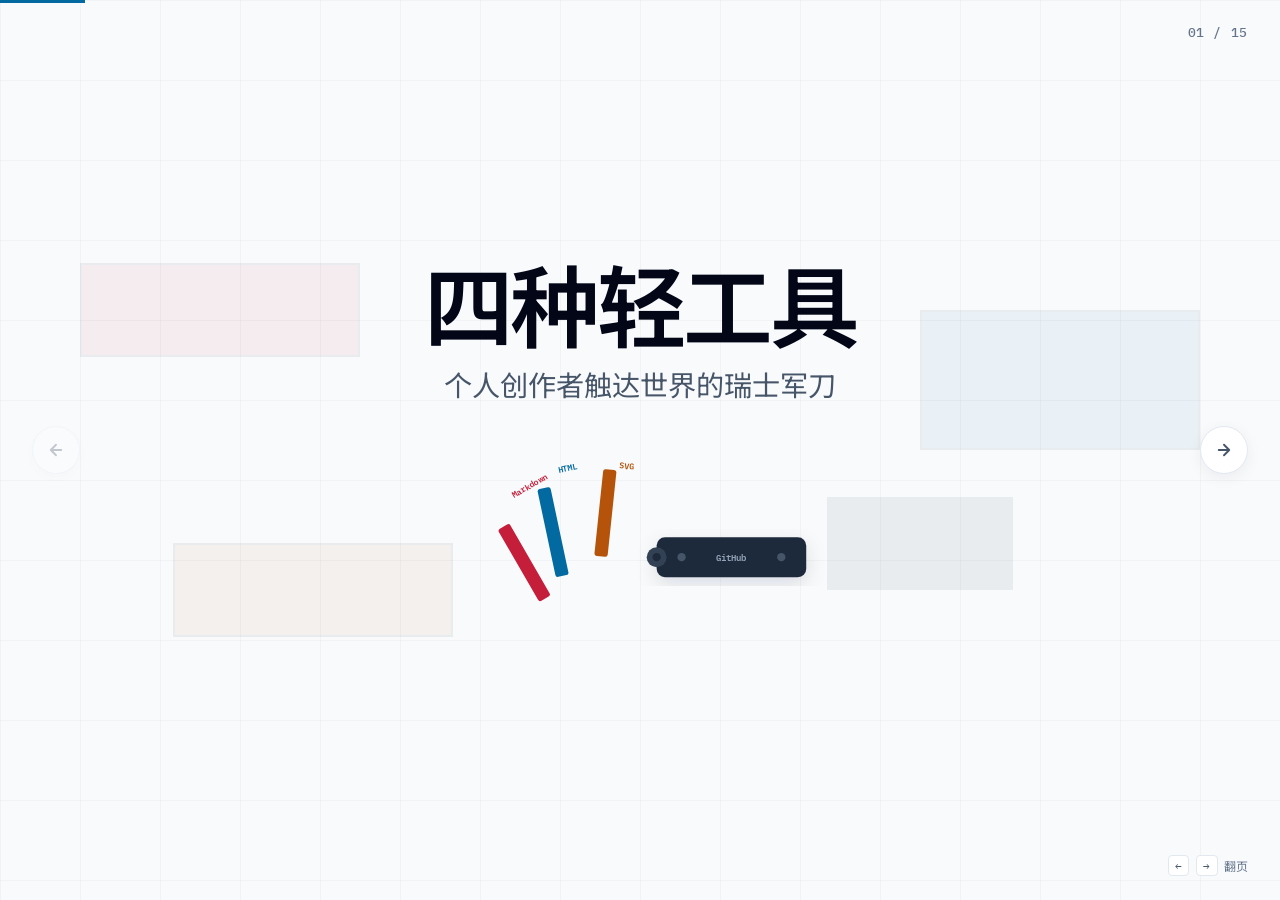
==== index.html @ 6f46b444 "v5: 合并第3+4页为时间轴、HTML/SVG源码多彩高亮、第8页丰富化、15页版本" ====
<!DOCTYPE html>
<html lang="zh-CN">
<head>
  <meta charset="UTF-8" />
  <meta name="viewport" content="width=device-width, initial-scale=1.0" />
  <title>四种轻工具，个人创作者触达世界的瑞士军刀</title>
  <link rel="preconnect" href="https://fonts.googleapis.com" />
  <link rel="preconnect" href="https://fonts.gstatic.com" crossorigin />
  <link href="https://fonts.googleapis.com/css2?family=IBM+Plex+Sans:wght@300;400;500;600;700&family=IBM+Plex+Mono:wght@400;500;600&family=Noto+Sans+SC:wght@300;400;500;700&display=swap" rel="stylesheet" />
  <link rel="stylesheet" href="styles.css" />
</head>
<body>
  <div class="progress-bar" id="progressBar"></div>
  <div class="page-counter" id="pageCounter">01 / 15</div>
  <div class="keyboard-hint"><kbd>←</kbd> <kbd>→</kbd> 翻页</div>

  <button class="nav-btn prev" id="prevBtn" aria-label="上一页">
    <svg viewBox="0 0 24 24" width="18" height="18" fill="none" stroke="currentColor" stroke-width="2.5" stroke-linecap="round" stroke-linejoin="round">
      <path d="M19 12H5M12 19l-7-7 7-7" />
    </svg>
  </button>
  <button class="nav-btn next" id="nextBtn" aria-label="下一页">
    <svg viewBox="0 0 24 24" width="18" height="18" fill="none" stroke="currentColor" stroke-width="2.5" stroke-linecap="round" stroke-linejoin="round">
      <path d="M5 12h14M12 5l7 7-7 7" />
    </svg>
  </button>

  <div class="slides" id="slides">
    <!-- 01 Cover -->
    <section class="slide slide-cover" data-index="0">
      <div class="slide-inner">
        <div class="mondrian-bg" aria-hidden="true">
          <div class="block red"></div>
          <div class="block blue"></div>
          <div class="block yellow"></div>
          <div class="block black"></div>
        </div>
        <div class="content-block">
          <h1 class="title">四种轻工具</h1>
          <p class="subtitle">个人创作者触达世界的瑞士军刀</p>
          <div class="knife-hero" aria-hidden="true">
            <svg viewBox="0 0 520 220" xmlns="http://www.w3.org/2000/svg">
              <defs>
                <filter id="shadow" x="-20%" y="-20%" width="140%" height="140%">
                  <feDropShadow dx="0" dy="8" stdDeviation="12" flood-color="#0f172a" flood-opacity="0.12" />
                </filter>
              </defs>
              <!-- 刀柄：GitHub -->
              <rect x="280" y="105" width="180" height="48" rx="10" fill="#1e293b" filter="url(#shadow)" />
              <circle cx="310" cy="129" r="5" fill="#475569" />
              <circle cx="430" cy="129" r="5" fill="#475569" />
              <text x="370" y="134" text-anchor="middle" font-family="IBM Plex Mono, monospace" font-size="11" font-weight="600" fill="#94a3b8">GitHub</text>
              <!-- 刀刃转轴 -->
              <circle cx="280" cy="129" r="12" fill="#334155" />
              <circle cx="280" cy="129" r="5" fill="#1e293b" />
              <!-- 刀刃1：Markdown（展开） -->
              <rect x="120" y="45" width="16" height="100" rx="3" fill="#c41e3a" transform="rotate(-30 200 129)" />
              <text x="108" y="58" font-family="IBM Plex Mono, monospace" font-size="10" font-weight="600" fill="#c41e3a" transform="rotate(-30 108 58)">Markdown</text>
              <!-- 刀刃2：HTML（展开） -->
              <rect x="155" y="32" width="16" height="108" rx="3" fill="#0369a1" transform="rotate(-12 220 129)" />
              <text x="162" y="28" font-family="IBM Plex Mono, monospace" font-size="10" font-weight="600" fill="#0369a1" transform="rotate(-12 162 28)">HTML</text>
              <!-- 刀刃3：SVG（展开） -->
              <rect x="205" y="28" width="16" height="105" rx="3" fill="#b45309" transform="rotate(6 260 129)" />
              <text x="235" y="22" font-family="IBM Plex Mono, monospace" font-size="10" font-weight="600" fill="#b45309" transform="rotate(6 235 22)">SVG</text>
            </svg>
          </div>
        </div>
      </div>
    </section>

    <!-- 02 Problem -->
    <section class="slide slide-problem" data-index="1">
      <div class="slide-inner split">
        <div class="text-col">
          <p class="eyebrow">创作者困境</p>
          <h2>你的好内容，为什么没人看？</h2>
          <p>写了三千字的方案发到群里，没人打开</p>
          <p>做了精美PPT，对方说「能不能发个链接我手机看」</p>
          <p class="lead">不是内容不好——是包装太重，传播太难</p>
        </div>
        <div class="visual-col">
          <svg viewBox="0 0 420 320" xmlns="http://www.w3.org/2000/svg">
            <!-- 左侧：文件被忽略的场景 -->
            <rect x="30" y="50" width="150" height="180" rx="6" fill="#f8fafc" stroke="#cbd5e1" stroke-width="1.5" />
            <rect x="50" y="75" width="100" height="7" rx="1" fill="#cbd5e1" />
            <rect x="50" y="92" width="110" height="5" rx="1" fill="#e2e8f0" />
            <rect x="50" y="104" width="90" height="5" rx="1" fill="#e2e8f0" />
            <rect x="50" y="120" width="100" height="7" rx="1" fill="#cbd5e1" />
            <rect x="50" y="137" width="110" height="5" rx="1" fill="#e2e8f0" />
            <rect x="50" y="149" width="80" height="5" rx="1" fill="#e2e8f0" />
            <!-- “未读”标记 -->
            <rect x="55" y="175" width="50" height="20" rx="10" fill="#fee2e2" />
            <text x="80" y="189" text-anchor="middle" font-size="8" font-weight="600" fill="#dc2626">未打开</text>
            <text x="105" y="260" text-anchor="middle" font-size="11" fill="#94a3b8">发到群里的 PDF</text>
            <!-- 右侧：手机浏览器被打开的场景 -->
            <rect x="250" y="40" width="130" height="220" rx="16" fill="#0f172a" />
            <rect x="256" y="56" width="118" height="190" rx="4" fill="#fff" />
            <rect x="265" y="68" width="100" height="8" rx="1" fill="#0f172a" />
            <rect x="265" y="84" width="80" height="5" rx="1" fill="#64748b" />
            <rect x="265" y="100" width="100" height="40" rx="4" fill="#dbeafe" />
            <text x="315" y="124" text-anchor="middle" font-size="8" fill="#3b82f6">作品展示</text>
            <rect x="265" y="150" width="100" height="22" rx="6" fill="#c41e3a" />
            <text x="315" y="165" text-anchor="middle" font-size="8" font-weight="600" fill="#fff">立即查看</text>
            <rect x="265" y="182" width="100" height="5" rx="1" fill="#64748b" />
            <rect x="265" y="194" width="80" height="5" rx="1" fill="#94a3b8" />
            <!-- “已读”标记 -->
            <rect x="280" y="215" width="60" height="20" rx="10" fill="#dcfce7" />
            <text x="310" y="229" text-anchor="middle" font-size="8" font-weight="600" fill="#16a34a">3秒打开</text>
            <text x="315" y="280" text-anchor="middle" font-size="11" font-weight="600" fill="#c41e3a">发到群里的网址</text>
            <!-- 中间箭头 -->
            <path d="M188 150 L240 150" stroke="#c41e3a" stroke-width="2" stroke-dasharray="6 4" />
            <polygon points="235,146 245,150 235,154" fill="#c41e3a" />
          </svg>
        </div>
      </div>
    </section>

    <!-- 03 瑞士军刀 + 时间线 -->
    <section class="slide" data-index="2">
      <div class="slide-inner centered">
        <p class="eyebrow">今天的工具</p>
        <h2>三片刃 + 一个刀柄</h2>
        <!-- SVG折线时间轴 -->
        <svg viewBox="0 0 800 280" xmlns="http://www.w3.org/2000/svg" style="width:100%;max-width:850px;margin-top:2rem;">
          <!-- 折线路径 -->
          <polyline points="100,180 280,120 500,80 700,40" fill="none" stroke="url(#timeline-grad)" stroke-width="3" stroke-linecap="round" stroke-linejoin="round" />
          <defs>
            <linearGradient id="timeline-grad" x1="0" y1="0" x2="1" y2="0">
              <stop offset="0%" stop-color="#0369a1" />
              <stop offset="35%" stop-color="#b45309" />
              <stop offset="65%" stop-color="#c41e3a" />
              <stop offset="100%" stop-color="#1e293b" />
            </linearGradient>
          </defs>
          <!-- 节点1: 1993 HTML -->
          <circle cx="100" cy="180" r="10" fill="#0369a1" />
          <circle cx="100" cy="180" r="5" fill="#fff" />
          <text x="100" y="210" text-anchor="middle" font-family="IBM Plex Mono, monospace" font-size="22" font-weight="700" fill="#0369a1">1993</text>
          <text x="100" y="232" text-anchor="middle" font-size="14" font-weight="600" fill="#0f172a">HTML</text>
          <text x="100" y="250" text-anchor="middle" font-size="11" fill="#64748b">网页的底层语言</text>
          <!-- 节点2: 2001 SVG -->
          <circle cx="280" cy="120" r="10" fill="#b45309" />
          <circle cx="280" cy="120" r="5" fill="#fff" />
          <text x="280" y="150" text-anchor="middle" font-family="IBM Plex Mono, monospace" font-size="22" font-weight="700" fill="#b45309">2001</text>
          <text x="280" y="172" text-anchor="middle" font-size="14" font-weight="600" fill="#0f172a">SVG</text>
          <text x="280" y="190" text-anchor="middle" font-size="11" fill="#64748b">放多大都不糊的图</text>
          <!-- 节点3: 2004 Markdown -->
          <circle cx="500" cy="80" r="10" fill="#c41e3a" />
          <circle cx="500" cy="80" r="5" fill="#fff" />
          <text x="500" y="110" text-anchor="middle" font-family="IBM Plex Mono, monospace" font-size="22" font-weight="700" fill="#c41e3a">2004</text>
          <text x="500" y="132" text-anchor="middle" font-size="14" font-weight="600" fill="#0f172a">Markdown</text>
          <text x="500" y="150" text-anchor="middle" font-size="11" fill="#64748b">结构化的写作方式</text>
          <!-- 节点4: 2008 GitHub -->
          <circle cx="700" cy="40" r="10" fill="#1e293b" />
          <circle cx="700" cy="40" r="5" fill="#fff" />
          <text x="700" y="70" text-anchor="middle" font-family="IBM Plex Mono, monospace" font-size="22" font-weight="700" fill="#1e293b">2008</text>
          <text x="700" y="92" text-anchor="middle" font-size="14" font-weight="600" fill="#0f172a">GitHub</text>
          <text x="700" y="110" text-anchor="middle" font-size="11" fill="#64748b">全世界的代码仓库</text>
        </svg>
        <p class="section-lead" style="text-align:center;margin-top:2rem;">曾经程序员专属，今天被 AI 重新激活——你只需认识它们，然后让 AI 去执行</p>
      </div>
    </section>

    <!-- 05 Markdown Intro -->
    <section class="slide slide-tool" data-tool="markdown" data-index="3">
      <div class="slide-inner split">
        <div class="text-col">
          <div class="tool-tag" style="--tool-color: #c41e3a;">结构之刃 / Markdown</div>
          <h2>你和 AI 沟通的「普通话」</h2>
          <p>不是编程语言——是一种标记约定，像给文字贴标签</p>
          <p>用 # 表示标题，用 - 表示列表，用 ** 表示重点</p>
          <p>所有 AI 工具的提示词、文档、配置文件，都在用它</p>
          <p class="lead">学会 Markdown，就是学会了跟 AI 说话的语法</p>
        </div>
        <div class="visual-col">
          <svg viewBox="0 0 420 320" xmlns="http://www.w3.org/2000/svg">
            <!-- 仿编辑器的 Markdown 实际源码截图 -->
            <rect x="30" y="30" width="360" height="260" rx="10" fill="#1e293b" />
            <circle cx="55" cy="50" r="5" fill="#ef4444" />
            <circle cx="73" cy="50" r="5" fill="#f59e0b" />
            <circle cx="91" cy="50" r="5" fill="#22c55e" />
            <text x="200" y="54" text-anchor="middle" font-family="IBM Plex Mono, monospace" font-size="9" fill="#64748b">my-course.md</text>
            <!-- Markdown源码 -->
            <text x="50" y="85" font-family="IBM Plex Mono, monospace" font-size="11" fill="#c41e3a"># 我的商业计划</text>
            <text x="50" y="108" font-family="IBM Plex Mono, monospace" font-size="11" fill="#7dd3fc">## 目标客户</text>
            <text x="50" y="128" font-family="IBM Plex Mono, monospace" font-size="10" fill="#e2e8f0">- 25-35岁女性创业者</text>
            <text x="50" y="148" font-family="IBM Plex Mono, monospace" font-size="10" fill="#e2e8f0">- 有内容产出但**缺流量**</text>
            <text x="50" y="175" font-family="IBM Plex Mono, monospace" font-size="11" fill="#7dd3fc">## 解决方案</text>
            <text x="50" y="195" font-family="IBM Plex Mono, monospace" font-size="10" fill="#e2e8f0">1. 个人网站搭建</text>
            <text x="50" y="215" font-family="IBM Plex Mono, monospace" font-size="10" fill="#e2e8f0">2. SEO 基础优化</text>
            <text x="50" y="235" font-family="IBM Plex Mono, monospace" font-size="10" fill="#e2e8f0">3. 社群引流矩阵</text>
            <text x="50" y="262" font-family="IBM Plex Mono, monospace" font-size="10" fill="#a78bfa">> 先做出来，再慢慢改</text>
          </svg>
        </div>
      </div>
    </section>

    <!-- 06 Markdown Source -->
    <section class="slide slide-comparison" data-index="4">
      <div class="slide-inner">
        <div class="section-header centered">
          <div class="tool-tag" style="--tool-color: #c41e3a;">结构之刃 / Markdown</div>
          <h2>左边写几个符号，右边变成排版</h2>
          <p class="section-lead">你写的不是代码，是带格式的笔记——AI 和所有工具都认识这些符号</p>
        </div>
        <div class="comparison">
          <div class="panel source">
            <div class="panel-header">
              <span class="panel-label">源码</span>
            </div>
            <pre><code># 我的 AI 摄影课

## 你能获得什么
- **3天**掌握手机摄影 + AI 修图全流程
- 零基础可学，每天只需 30 分钟

## 课程大纲
1. 手机構图与光线
2. AI 一键修图实战
3. 朋友圈视觉体系搭建

## 往期学员评价
> “终于知道怎么拍出好看的产品图了！”

[→ 立即报名](https://example.com)</code></pre>
          </div>
          <div class="panel preview">
            <div class="panel-header">
              <span class="panel-label">渲染</span>
            </div>
            <div class="preview-body">
              <h4 style="font-size:1.1rem;margin-bottom:0.6rem;">我的 AI 摄影课</h4>
              <h5 style="font-size:0.85rem;color:var(--text);margin:0.5rem 0 0.25rem;">你能获得什么</h5>
              <ul style="margin:0 0 0.4rem;padding-left:1.1rem;">
                <li style="font-size:0.8rem;line-height:1.5;"><strong>3天</strong>掌握手机摄影 + AI 修图全流程</li>
                <li style="font-size:0.8rem;line-height:1.5;">零基础可学，每天只需 30 分钟</li>
              </ul>
              <h5 style="font-size:0.85rem;color:var(--text);margin:0.5rem 0 0.25rem;">课程大纲</h5>
              <ol style="margin:0 0 0.4rem;padding-left:1.25rem;">
                <li style="font-size:0.8rem;line-height:1.5;">手机構图与光线</li>
                <li style="font-size:0.8rem;line-height:1.5;">AI 一键修图实战</li>
                <li style="font-size:0.8rem;line-height:1.5;">朋友圈视觉体系搭建</li>
              </ol>
              <blockquote style="margin:0.5rem 0;padding:0.4rem 0.8rem;border-left:3px solid var(--cta);font-size:0.75rem;color:var(--text-secondary);font-style:italic;">“终于知道怎么拍出好看的产品图了！”</blockquote>
              <a href="#" style="display:inline-block;margin-top:0.5rem;padding:0.4rem 1rem;background:var(--cta);color:#fff;border-radius:6px;font-size:0.8rem;font-weight:600;text-decoration:none;">→ 立即报名</a>
            </div>
          </div>
        </div>
      </div>
    </section>

    <!-- 07 Markdown AI Native -->
    <section class="slide slide-tool" data-tool="markdown" data-index="5">
      <div class="slide-inner">
        <div class="section-header centered">
          <div class="tool-tag" style="--tool-color: #c41e3a;">结构之刃 / Markdown</div>
          <h2>为什么所有 AI 都在用 Markdown？</h2>
        </div>
        <div style="display:grid;grid-template-columns:1fr 1fr;gap:1.5rem;margin-top:2rem;max-width:900px;margin-left:auto;margin-right:auto;">
          <!-- 左上：AI回复示例 -->
          <div style="background:#1e293b;border-radius:10px;padding:1rem;">
            <div style="display:flex;align-items:center;gap:0.5rem;margin-bottom:0.6rem;">
              <span style="font-size:0.7rem;color:#94a3b8;font-family:var(--mono);">ChatGPT 回复</span>
            </div>
            <div style="font-family:var(--mono);font-size:0.7rem;line-height:1.6;color:#e2e8f0;">
              <span style="color:#c41e3a;"># 商业计划书</span><br/>
              <span style="color:#7dd3fc;">## 目标客户</span><br/>
              <span>- 25-35岁女性创业者</span><br/>
              <span style="color:#7dd3fc;">## 解决方案</span><br/>
              <span>1. 个人网站搭建</span><br/>
              <span>2. SEO 基础优化</span>
            </div>
            <p style="font-size:0.65rem;color:#64748b;margin-top:0.5rem;">AI 说话天然就是 Markdown</p>
          </div>
          <!-- 右上：Skill配置文件示例 -->
          <div style="background:#1e293b;border-radius:10px;padding:1rem;">
            <div style="display:flex;align-items:center;gap:0.5rem;margin-bottom:0.6rem;">
              <span style="font-size:0.7rem;color:#94a3b8;font-family:var(--mono);">SKILL.md</span>
            </div>
            <div style="font-family:var(--mono);font-size:0.7rem;line-height:1.6;color:#e2e8f0;">
              <span style="color:#c41e3a;">---</span><br/>
              <span style="color:#7dd3fc;">name:</span> idea-to-github-page<br/>
              <span style="color:#c41e3a;">---</span><br/>
              <span style="color:#c41e3a;"># 使用步骤</span><br/>
              <span>1. Fork 项目</span><br/>
              <span>2. 描述你的想法</span><br/>
              <span>3. 自动部署</span>
            </div>
            <p style="font-size:0.65rem;color:#64748b;margin-top:0.5rem;">AI 工具的配置文件也是 Markdown</p>
          </div>
          <!-- 左下：提示词示例 -->
          <div style="background:#1e293b;border-radius:10px;padding:1rem;">
            <div style="display:flex;align-items:center;gap:0.5rem;margin-bottom:0.6rem;">
              <span style="font-size:0.7rem;color:#94a3b8;font-family:var(--mono);">system.md 提示词</span>
            </div>
            <div style="font-family:var(--mono);font-size:0.7rem;line-height:1.6;color:#e2e8f0;">
              <span style="color:#c41e3a;"># 角色</span><br/>
              <span>你是一个营销文案专家</span><br/>
              <span style="color:#c41e3a;"># 规则</span><br/>
              <span>- 用口语化表达</span><br/>
              <span>- **重点**加粗标注</span><br/>
              <span>- 每段不超过3句</span>
            </div>
            <p style="font-size:0.65rem;color:#64748b;margin-top:0.5rem;">指挥 AI 的提示词也是 Markdown</p>
          </div>
          <!-- 右下：输出格式 -->
          <div style="background:#f8fafc;border:1px solid #e2e8f0;border-radius:10px;padding:1rem;">
            <div style="font-size:0.75rem;font-weight:600;color:var(--text);margin-bottom:0.6rem;">写一次，到处能用</div>
            <div style="display:flex;flex-direction:column;gap:0.4rem;">
              <span style="font-size:0.7rem;color:var(--text-secondary);">→ 渲染成网页</span>
              <span style="font-size:0.7rem;color:var(--text-secondary);">→ 导出成 PDF</span>
              <span style="font-size:0.7rem;color:var(--text-secondary);">→ 发到公众号</span>
              <span style="font-size:0.7rem;color:var(--text-secondary);">→ 做成幻灯片（就像这个）</span>
            </div>
            <p style="font-size:0.65rem;color:#64748b;margin-top:0.5rem;">同一份内容，不用重新排版</p>
          </div>
        </div>
      </div>
    </section>

    <!-- 08 HTML Source -->
    <section class="slide slide-comparison" data-index="6">
      <div class="slide-inner">
        <div class="section-header centered">
          <div class="tool-tag" style="--tool-color: #0369a1;">呈现之刃 / HTML</div>
          <h2>HTML：给内容穿上衣服</h2>
          <p class="section-lead">Markdown 是骨架，HTML 是皮肤——文字变成网页的关键一步</p>
        </div>
        <div class="comparison">
          <div class="panel source" style="background:#fafafa;border-color:#e2e8f0;color:#1e293b;">
            <div class="panel-header" style="background:#f1f5f9;border-color:#e2e8f0;">
              <span class="panel-label" style="color:#64748b;">源码</span>
            </div>
            <pre style="color:#1e293b;"><code><span style="color:#8b2252;">&lt;div</span> <span style="color:#0550ae;">class=</span><span style="color:#953800;">"hero"</span><span style="color:#8b2252;">&gt;</span>
  <span style="color:#8b2252;">&lt;h1&gt;</span>用 AI 拍出爵士感照片<span style="color:#8b2252;">&lt;/h1&gt;</span>
  <span style="color:#8b2252;">&lt;p&gt;</span>3天小白变达人<span style="color:#8b2252;">&lt;/p&gt;</span>
  <span style="color:#8b2252;">&lt;img</span> <span style="color:#0550ae;">src=</span><span style="color:#953800;">"demo.jpg"</span><span style="color:#8b2252;">&gt;</span>
<span style="color:#8b2252;">&lt;/div&gt;</span>

<span style="color:#8b2252;">&lt;div</span> <span style="color:#0550ae;">class=</span><span style="color:#953800;">"features"</span><span style="color:#8b2252;">&gt;</span>
  <span style="color:#8b2252;">&lt;div</span> <span style="color:#0550ae;">class=</span><span style="color:#953800;">"card"</span><span style="color:#8b2252;">&gt;</span>手机就能拍<span style="color:#8b2252;">&lt;/div&gt;</span>
  <span style="color:#8b2252;">&lt;div</span> <span style="color:#0550ae;">class=</span><span style="color:#953800;">"card"</span><span style="color:#8b2252;">&gt;</span>AI一键修<span style="color:#8b2252;">&lt;/div&gt;</span>
  <span style="color:#8b2252;">&lt;div</span> <span style="color:#0550ae;">class=</span><span style="color:#953800;">"card"</span><span style="color:#8b2252;">&gt;</span>零成本<span style="color:#8b2252;">&lt;/div&gt;</span>
<span style="color:#8b2252;">&lt;/div&gt;</span>

<span style="color:#8b2252;">&lt;button</span> <span style="color:#0550ae;">class=</span><span style="color:#953800;">"cta"</span><span style="color:#8b2252;">&gt;</span>
  立即加入 ¥199
<span style="color:#8b2252;">&lt;/button&gt;</span></code></pre>
          </div>
          <div class="panel preview">
            <div class="panel-header">
              <span class="panel-label">渲染</span>
            </div>
            <div class="preview-body html-preview">
              <div style="background:linear-gradient(135deg,#0f172a 0%,#1e3a5f 100%);border-radius:8px;padding:1rem;margin-bottom:0.75rem;text-align:center;">
                <h1 style="font-size:1rem;margin-bottom:0.3rem;color:#fff;font-weight:700;">用 AI 拍出爵士感照片</h1>
                <p style="margin:0 0 0.5rem;color:#94a3b8;font-size:0.75rem;">3天小白变达人</p>
                <div style="width:100%;height:45px;background:rgba(255,255,255,0.1);border-radius:4px;display:flex;align-items:center;justify-content:center;color:#64748b;font-size:0.7rem;">📷 作品展示图</div>
              </div>
              <div style="display:grid;grid-template-columns:1fr 1fr 1fr;gap:0.4rem;margin-bottom:0.75rem;">
                <div style="background:#f0fdf4;border-radius:6px;padding:0.4rem;text-align:center;font-size:0.65rem;">📱 手机就能拍</div>
                <div style="background:#eff6ff;border-radius:6px;padding:0.4rem;text-align:center;font-size:0.65rem;">🤖 AI一键修</div>
                <div style="background:#fefce8;border-radius:6px;padding:0.4rem;text-align:center;font-size:0.65rem;">💰 零成本</div>
              </div>
              <button style="width:100%;padding:0.6rem;background:linear-gradient(135deg,#c41e3a,#e11d48);color:#fff;border:none;border-radius:8px;font-size:0.8rem;font-weight:700;cursor:pointer;letter-spacing:0.05em;">立即加入 ¥199</button>
            </div>
          </div>
        </div>
      </div>
    </section>

    <!-- 09 HTML Rich Media -->
    <section class="slide slide-html-media" data-index="7">
      <div class="slide-inner">
        <div class="section-header centered">
          <div class="tool-tag" style="--tool-color: #0369a1;">呈现之刃 / HTML</div>
          <h2>一个网页能装下所有东西</h2>
          <p class="section-lead">你想展示的一切，都能塞进一个链接里</p>
        </div>
        <!-- 左右分栏：左边能力列表 + 右边仿网页 -->
        <div style="display:grid;grid-template-columns:1fr 1.4fr;gap:2rem;margin-top:1.5rem;align-items:start;">
          <!-- 左侧：HTML能承载的内容类型 -->
          <div style="display:flex;flex-direction:column;gap:0.7rem;">
            <div style="display:flex;align-items:center;gap:0.7rem;padding:0.7rem 1rem;background:#eff6ff;border-radius:8px;border-left:3px solid #3b82f6;">
              <span style="font-size:1.2rem;">T</span>
              <div><span style="font-size:0.8rem;font-weight:600;display:block;">文字排版</span><span style="font-size:0.65rem;color:var(--text-muted);">标题、段落、列表、引用</span></div>
            </div>
            <div style="display:flex;align-items:center;gap:0.7rem;padding:0.7rem 1rem;background:#f0fdf4;border-radius:8px;border-left:3px solid #22c55e;">
              <span style="font-size:1.2rem;">&#9638;</span>
              <div><span style="font-size:0.8rem;font-weight:600;display:block;">图片与配色</span><span style="font-size:0.65rem;color:var(--text-muted);">产品图、Banner、品牌色</span></div>
            </div>
            <div style="display:flex;align-items:center;gap:0.7rem;padding:0.7rem 1rem;background:#fef3c7;border-radius:8px;border-left:3px solid #f59e0b;">
              <span style="font-size:1.2rem;">&#9654;</span>
              <div><span style="font-size:0.8rem;font-weight:600;display:block;">视频嵌入</span><span style="font-size:0.65rem;color:var(--text-muted);">YouTube / B站 / 自托管</span></div>
            </div>
            <div style="display:flex;align-items:center;gap:0.7rem;padding:0.7rem 1rem;background:#fce7f3;border-radius:8px;border-left:3px solid #ec4899;">
              <span style="font-size:1.2rem;">&#9998;</span>
              <div><span style="font-size:0.8rem;font-weight:600;display:block;">表单交互</span><span style="font-size:0.65rem;color:var(--text-muted);">报名、预约、问卷收集</span></div>
            </div>
            <div style="display:flex;align-items:center;gap:0.7rem;padding:0.7rem 1rem;background:#f5f3ff;border-radius:8px;border-left:3px solid #8b5cf6;">
              <span style="font-size:1.2rem;">&#9775;</span>
              <div><span style="font-size:0.8rem;font-weight:600;display:block;">动画与特效</span><span style="font-size:0.65rem;color:var(--text-muted);">滚动渐入、悬停放大、计数器</span></div>
            </div>
          </div>
          <!-- 右侧：仿真网页预览 -->
          <div class="browser-mockup large">
            <div class="browser-header">
              <span></span><span></span><span></span>
              <div class="browser-url">my-course.github.io</div>
            </div>
            <div class="browser-body" style="padding:0;overflow:hidden;">
              <!-- Hero区 -->
              <div style="background:linear-gradient(135deg,#1e3a5f,#0f172a);padding:1rem 1.2rem;text-align:center;">
                <p style="font-size:0.6rem;color:#94a3b8;margin:0 0 0.2rem;">AI 摄影实战课</p>
                <h4 style="font-size:0.95rem;color:#fff;margin:0 0 0.4rem;">3天拍出爵士感照片</h4>
                <!-- 仿图片区 -->
                <div style="display:flex;gap:0.3rem;justify-content:center;">
                  <div style="width:60px;height:40px;border-radius:4px;background:linear-gradient(135deg,#f97316,#f59e0b);"></div>
                  <div style="width:60px;height:40px;border-radius:4px;background:linear-gradient(135deg,#06b6d4,#3b82f6);"></div>
                  <div style="width:60px;height:40px;border-radius:4px;background:linear-gradient(135deg,#8b5cf6,#ec4899);"></div>
                </div>
              </div>
              <!-- 视频区 -->
              <div style="padding:0.7rem 1rem;background:#f8fafc;border-bottom:1px solid #e2e8f0;">
                <div style="position:relative;background:#000;border-radius:6px;height:55px;display:flex;align-items:center;justify-content:center;">
                  <div style="width:28px;height:28px;border-radius:50%;background:rgba(255,255,255,0.9);display:flex;align-items:center;justify-content:center;">
                    <span style="font-size:0.7rem;margin-left:2px;">&#9654;</span>
                  </div>
                  <span style="position:absolute;bottom:4px;right:6px;font-size:0.55rem;color:#94a3b8;">02:34</span>
                  <!-- 进度条 -->
                  <div style="position:absolute;bottom:0;left:0;right:0;height:3px;background:#334155;border-radius:0 0 6px 6px;">
                    <div style="width:35%;height:100%;background:#c41e3a;border-radius:0 0 0 6px;"></div>
                  </div>
                </div>
                <p style="font-size:0.6rem;color:var(--text-muted);margin:0.3rem 0 0;text-align:center;">↑ 嵌入视频：第一课免费试看</p>
              </div>
              <!-- 表单区 -->
              <div style="padding:0.7rem 1rem;">
                <div style="display:flex;gap:0.4rem;margin-bottom:0.5rem;">
                  <input type="text" placeholder="你的名字" style="flex:1;padding:0.3rem 0.5rem;border:1px solid #e2e8f0;border-radius:5px;font-size:0.6rem;outline:none;" readonly />
                  <input type="text" placeholder="微信号" style="flex:1;padding:0.3rem 0.5rem;border:1px solid #e2e8f0;border-radius:5px;font-size:0.6rem;outline:none;" readonly />
                </div>
                <div style="text-align:center;">
                  <span style="display:inline-block;padding:0.35rem 1.2rem;background:linear-gradient(135deg,#c41e3a,#e11d48);color:#fff;border-radius:6px;font-size:0.65rem;font-weight:600;">立即报名 ¥199</span>
                </div>
              </div>
            </div>
          </div>
        </div>
      </div>
    </section>

    <!-- 10 SVG Intro -->
    <section class="slide slide-tool" data-tool="svg" data-index="8">
      <div class="slide-inner split reverse">
        <div class="visual-col">
          <svg viewBox="0 0 420 320" xmlns="http://www.w3.org/2000/svg">
            <!-- 一个真实的“周计划”环形图 -->
            <circle cx="210" cy="160" r="110" fill="none" stroke="#e2e8f0" stroke-width="20" />
            <circle cx="210" cy="160" r="110" fill="none" stroke="#3b82f6" stroke-width="20" stroke-dasharray="207 693" stroke-dashoffset="0" stroke-linecap="round" />
            <circle cx="210" cy="160" r="110" fill="none" stroke="#f59e0b" stroke-width="20" stroke-dasharray="138 693" stroke-dashoffset="-207" stroke-linecap="round" />
            <circle cx="210" cy="160" r="110" fill="none" stroke="#10b981" stroke-width="20" stroke-dasharray="173 693" stroke-dashoffset="-345" stroke-linecap="round" />
            <circle cx="210" cy="160" r="110" fill="none" stroke="#c41e3a" stroke-width="20" stroke-dasharray="105 693" stroke-dashoffset="-518" stroke-linecap="round" />
            <text x="210" y="152" text-anchor="middle" font-size="28" font-weight="700" fill="#0f172a">本周</text>
            <text x="210" y="178" text-anchor="middle" font-size="13" fill="#64748b">内容产出分布</text>
            <!-- 图例 -->
            <circle cx="340" cy="80" r="6" fill="#3b82f6" />
            <text x="352" y="84" font-size="10" fill="#475569">文章 30%</text>
            <circle cx="340" cy="105" r="6" fill="#f59e0b" />
            <text x="352" y="109" font-size="10" fill="#475569">视频 20%</text>
            <circle cx="340" cy="130" r="6" fill="#10b981" />
            <text x="352" y="134" font-size="10" fill="#475569">图文 25%</text>
            <circle cx="340" cy="155" r="6" fill="#c41e3a" />
            <text x="352" y="159" font-size="10" fill="#475569">其他 15%</text>
          </svg>
        </div>
        <div class="text-col">
          <div class="tool-tag" style="--tool-color: #b45309;">图形之刃 / SVG</div>
          <h2>让 AI 帮你画图，不花钱、无版权</h2>
          <p>流程图、对比图、数据图——你用嘴说，AI 用 SVG 画</p>
          <p>矢量格式，手机电脑大屏都清晰；不用找设计师，不用买图库</p>
          <p class="lead">你拥有了一个随叫随到、不收费的插画师</p>
        </div>
      </div>
    </section>

    <!-- 11 SVG Source -->
    <section class="slide slide-comparison" data-index="9">
      <div class="slide-inner">
        <div class="section-header centered">
          <div class="tool-tag" style="--tool-color: #b45309;">图形之刃 / SVG</div>
          <h2>SVG：AI 画图的「交付格式」</h2>
          <p class="section-lead">你不用看懂代码——这段代码就是一张图，改文字改颜色 AI 三秒搞定</p>
        </div>
        <div class="comparison">
          <div class="panel source" style="background:#fdf6e3;border-color:#eee8d5;color:#657b83;">
            <div class="panel-header" style="background:#eee8d5;border-color:#ddd6c1;">
              <span class="panel-label" style="color:#93a1a1;">源码</span>
            </div>
            <pre style="color:#657b83;"><code><span style="color:#2aa198;">&lt;svg</span> <span style="color:#268bd2;">viewBox=</span><span style="color:#cb4b16;">"0 0 280 200"</span><span style="color:#2aa198;">&gt;</span>
  <span style="color:#93a1a1;">&lt;!-- 漏斗图：客户转化路径 --&gt;</span>
  <span style="color:#2aa198;">&lt;polygon</span> <span style="color:#268bd2;">points=</span><span style="color:#cb4b16;">"40,20 240,20 200,70 80,70"</span>
    <span style="color:#268bd2;">fill=</span><span style="color:#859900;">"#dbeafe"</span> <span style="color:#2aa198;">/&gt;</span>
  <span style="color:#2aa198;">&lt;polygon</span> <span style="color:#268bd2;">points=</span><span style="color:#cb4b16;">"80,75 200,75 180,125 100,125"</span>
    <span style="color:#268bd2;">fill=</span><span style="color:#859900;">"#93c5fd"</span> <span style="color:#2aa198;">/&gt;</span>
  <span style="color:#2aa198;">&lt;polygon</span> <span style="color:#268bd2;">points=</span><span style="color:#cb4b16;">"100,130 180,130 165,180 115,180"</span>
    <span style="color:#268bd2;">fill=</span><span style="color:#859900;">"#3b82f6"</span> <span style="color:#2aa198;">/&gt;</span>
  <span style="color:#2aa198;">&lt;text</span> <span style="color:#268bd2;">x=</span><span style="color:#cb4b16;">"140"</span> <span style="color:#268bd2;">y=</span><span style="color:#cb4b16;">"50"</span><span style="color:#2aa198;">&gt;</span>访问 1000人<span style="color:#2aa198;">&lt;/text&gt;</span>
  <span style="color:#2aa198;">&lt;text</span> <span style="color:#268bd2;">x=</span><span style="color:#cb4b16;">"140"</span> <span style="color:#268bd2;">y=</span><span style="color:#cb4b16;">"105"</span><span style="color:#2aa198;">&gt;</span>咨询 200人<span style="color:#2aa198;">&lt;/text&gt;</span>
  <span style="color:#2aa198;">&lt;text</span> <span style="color:#268bd2;">x=</span><span style="color:#cb4b16;">"140"</span> <span style="color:#268bd2;">y=</span><span style="color:#cb4b16;">"160"</span> <span style="color:#268bd2;">fill=</span><span style="color:#859900;">"#fff"</span><span style="color:#2aa198;">&gt;</span>
    成交 30人<span style="color:#2aa198;">&lt;/text&gt;</span>
<span style="color:#2aa198;">&lt;/svg&gt;</span></code></pre>
          </div>
          <div class="panel preview">
            <div class="panel-header">
              <span class="panel-label">渲染</span>
            </div>
            <div class="preview-body svg-preview">
              <svg viewBox="0 0 280 200" xmlns="http://www.w3.org/2000/svg" style="width:100%;max-width:320px;height:auto;">
                <defs>
                  <linearGradient id="funnel1" x1="0" y1="0" x2="0" y2="1"><stop offset="0%" stop-color="#dbeafe"/><stop offset="100%" stop-color="#bfdbfe"/></linearGradient>
                  <linearGradient id="funnel2" x1="0" y1="0" x2="0" y2="1"><stop offset="0%" stop-color="#93c5fd"/><stop offset="100%" stop-color="#60a5fa"/></linearGradient>
                  <linearGradient id="funnel3" x1="0" y1="0" x2="0" y2="1"><stop offset="0%" stop-color="#3b82f6"/><stop offset="100%" stop-color="#1d4ed8"/></linearGradient>
                </defs>
                <polygon points="40,20 240,20 200,70 80,70" fill="url(#funnel1)" />
                <polygon points="80,75 200,75 180,125 100,125" fill="url(#funnel2)" />
                <polygon points="100,130 180,130 165,180 115,180" fill="url(#funnel3)" />
                <text x="140" y="50" text-anchor="middle" font-size="11" font-weight="600" fill="#1e3a5f">访问 1000 人</text>
                <text x="140" y="105" text-anchor="middle" font-size="11" font-weight="600" fill="#1e3a5f">咨询 200 人</text>
                <text x="140" y="160" text-anchor="middle" font-size="11" font-weight="700" fill="#ffffff">成交 30 人</text>
                <text x="255" y="50" font-size="9" fill="#64748b">100%</text>
                <text x="255" y="105" font-size="9" fill="#64748b">20%</text>
                <text x="255" y="160" font-size="9" fill="#3b82f6" font-weight="700">3%</text>
              </svg>
            </div>
          </div>
        </div>
      </div>
    </section>

    <!-- 12 GitHub Intro -->
    <section class="slide slide-tool" data-tool="github" data-index="10">
      <div class="slide-inner split">
        <div class="text-col">
          <div class="tool-tag" style="--tool-color: #0f172a;">刀柄 / GitHub</div>
          <h2>你的免费网站托管 + 作品集</h2>
          <p>把文件往上一放，自动变成一个网址——全球任何人打开都能看</p>
          <p>免费、不限流量、自带版本记录、永不丢失</p>
          <p class="lead">它就是你的「数字地盘」——不依赖任何平台、不怕被封号</p>
        </div>
        <div class="visual-col">
          <div class="github-card">
            <div class="github-header">
              <div class="github-avatar">YOU</div>
              <div class="github-info">
                <span class="github-name">your-idea</span>
                <span class="github-desc">公开作品集 · 持续更新中</span>
              </div>
            </div>
            <div class="github-contributions">
              <span class="contrib-title">产出记录</span>
              <div class="contrib-grid" aria-hidden="true">
                <div class="contrib-week">
                  <span class="contrib-day level-1"></span><span class="contrib-day level-2"></span><span class="contrib-day level-3"></span><span class="contrib-day level-1"></span><span class="contrib-day level-0"></span><span class="contrib-day level-2"></span><span class="contrib-day level-1"></span>
                </div>
                <div class="contrib-week">
                  <span class="contrib-day level-2"></span><span class="contrib-day level-3"></span><span class="contrib-day level-4"></span><span class="contrib-day level-2"></span><span class="contrib-day level-1"></span><span class="contrib-day level-3"></span><span class="contrib-day level-2"></span>
                </div>
                <div class="contrib-week">
                  <span class="contrib-day level-1"></span><span class="contrib-day level-0"></span><span class="contrib-day level-2"></span><span class="contrib-day level-3"></span><span class="contrib-day level-2"></span><span class="contrib-day level-4"></span><span class="contrib-day level-3"></span>
                </div>
                <div class="contrib-week">
                  <span class="contrib-day level-3"></span><span class="contrib-day level-2"></span><span class="contrib-day level-1"></span><span class="contrib-day level-0"></span><span class="contrib-day level-2"></span><span class="contrib-day level-3"></span><span class="contrib-day level-2"></span>
                </div>
                <div class="contrib-week">
                  <span class="contrib-day level-2"></span><span class="contrib-day level-4"></span><span class="contrib-day level-3"></span><span class="contrib-day level-2"></span><span class="contrib-day level-1"></span><span class="contrib-day level-2"></span><span class="contrib-day level-1"></span>
                </div>
                <div class="contrib-week">
                  <span class="contrib-day level-1"></span><span class="contrib-day level-2"></span><span class="contrib-day level-1"></span><span class="contrib-day level-3"></span><span class="contrib-day level-4"></span><span class="contrib-day level-3"></span><span class="contrib-day level-2"></span>
                </div>
                <div class="contrib-week">
                  <span class="contrib-day level-0"></span><span class="contrib-day level-1"></span><span class="contrib-day level-2"></span><span class="contrib-day level-1"></span><span class="contrib-day level-2"></span><span class="contrib-day level-1"></span><span class="contrib-day level-0"></span>
                </div>
                <div class="contrib-week">
                  <span class="contrib-day level-2"></span><span class="contrib-day level-3"></span><span class="contrib-day level-2"></span><span class="contrib-day level-1"></span><span class="contrib-day level-0"></span><span class="contrib-day level-1"></span><span class="contrib-day level-2"></span>
                </div>
                <div class="contrib-week">
                  <span class="contrib-day level-3"></span><span class="contrib-day level-4"></span><span class="contrib-day level-3"></span><span class="contrib-day level-2"></span><span class="contrib-day level-3"></span><span class="contrib-day level-2"></span><span class="contrib-day level-1"></span>
                </div>
                <div class="contrib-week">
                  <span class="contrib-day level-1"></span><span class="contrib-day level-2"></span><span class="contrib-day level-1"></span><span class="contrib-day level-3"></span><span class="contrib-day level-2"></span><span class="contrib-day level-1"></span><span class="contrib-day level-2"></span>
                </div>
                <div class="contrib-week">
                  <span class="contrib-day level-2"></span><span class="contrib-day level-1"></span><span class="contrib-day level-3"></span><span class="contrib-day level-4"></span><span class="contrib-day level-3"></span><span class="contrib-day level-2"></span><span class="contrib-day level-3"></span>
                </div>
                <div class="contrib-week">
                  <span class="contrib-day level-1"></span><span class="contrib-day level-2"></span><span class="contrib-day level-1"></span><span class="contrib-day level-0"></span><span class="contrib-day level-1"></span><span class="contrib-day level-2"></span><span class="contrib-day level-1"></span>
                </div>
              </div>
              <div class="contrib-legend">
                <span>少</span>
                <span class="legend-day level-0"></span>
                <span class="legend-day level-1"></span>
                <span class="legend-day level-2"></span>
                <span class="legend-day level-3"></span>
                <span class="legend-day level-4"></span>
                <span>多</span>
              </div>
            </div>
            <div class="github-stats">
              <div class="github-stat"><strong>12</strong><span>Projects</span></div>
              <div class="github-stat"><strong>48</strong><span>Commits</span></div>
              <div class="github-stat"><strong>1</strong><span>URL</span></div>
            </div>
          </div>
        </div>
      </div>
    </section>

    <!-- 13 Workflow -->
    <section class="slide slide-workflow" data-index="11">
      <div class="slide-inner">
        <div class="section-header centered">
          <h2>从想法到网址，四步搞定</h2>
        </div>
        <div class="workflow">
          <div class="workflow-step" data-tool="markdown">
            <span class="step-icon">M</span>
            <h3>Markdown</h3>
            <p>梳理结构</p>
          </div>
          <div class="workflow-arrow">→</div>
          <div class="workflow-step" data-tool="html">
            <span class="step-icon">H</span>
            <h3>HTML</h3>
            <p>生成页面</p>
          </div>
          <div class="workflow-arrow">→</div>
          <div class="workflow-step" data-tool="svg">
            <span class="step-icon">S</span>
            <h3>SVG</h3>
            <p>补充图形</p>
          </div>
          <div class="workflow-arrow">→</div>
          <div class="workflow-step" data-tool="github">
            <span class="step-icon">G</span>
            <h3>GitHub</h3>
            <p>发布上线</p>
          </div>
        </div>
        <p class="workflow-note">发现问题？改一下，再发布——30 秒更新，不用重新发文件给所有人</p>
      </div>
    </section>

    <!-- 14 Before After -->
    <section class="slide slide-before-after" data-index="12">
      <div class="slide-inner">
        <div class="section-header centered">
          <h2>同样的内容，不同的命运</h2>
        </div>
        <div class="before-after">
          <div class="ba-panel before">
            <div class="ba-header">
              <span>Before</span>
            </div>
            <div class="ba-body">
              <div class="ba-doc">
                <div class="ba-line" style="width: 70%"></div>
                <div class="ba-line" style="width: 90%"></div>
                <div class="ba-line" style="width: 85%"></div>
                <div class="ba-line" style="width: 60%"></div>
                <div class="ba-line" style="width: 80%"></div>
                <div class="ba-line" style="width: 75%"></div>
                <div class="ba-line" style="width: 90%"></div>
              </div>
              <p class="ba-caption">Word 文档或长段文字，读者看一眼就关掉</p>
            </div>
          </div>
          <div class="ba-panel after">
            <div class="ba-header">
              <span>After</span>
            </div>
            <div class="ba-body">
              <div class="ba-browser">
                <h5>🌟 我的 AI 商业课</h5>
                <div class="ba-section red">🎯 你能获得什么</div>
                <div class="ba-section blue">📚 课程大纲 · 3天上手</div>
                <div class="ba-section yellow">🔥 立即报名</div>
              </div>
              <p class="ba-caption">结构化网页，3秒打开，手机直接看</p>
            </div>
          </div>
        </div>
      </div>
    </section>

    <!-- 15 URL vs PPT -->
    <section class="slide slide-url" data-index="13">
      <div class="slide-inner centered">
        <p class="eyebrow">传播效率</p>
        <h2>一个网址胜过十次群发</h2>
        <div class="url-bento">
          <div class="url-item wide">
            <span class="url-check">✓</span>
            <h3>无需下载</h3>
            <p>点开即看，不用下载任何东西；手机、电脑、平板体验一致</p>
          </div>
          <div class="url-item">
            <span class="url-check">✓</span>
            <h3>随时更新</h3>
            <p>改完即生效，不用重新发送文件</p>
          </div>
          <div class="url-item">
            <span class="url-check">✓</span>
            <h3>全域传播</h3>
            <p>微信、邮件、社群、二维码，一处发布，处处可达</p>
          </div>
          <div class="url-item wide">
            <span class="url-check">✓</span>
            <h3>沉淀资产</h3>
            <p>每做一个项目就多一个网址，时间久了就是你的作品集和信任背书</p>
          </div>
        </div>
      </div>
    </section>

    <!-- 16 Closing -->
    <section class="slide slide-end" data-index="14">
      <div class="slide-inner centered">
        <p class="eyebrow">最后一句话</p>
        <h2>先发出去，再慢慢改</h2>
        <div class="takeaway">
          <p>完美是迭代出来的，不是憋出来的</p>
          <p>今天扫个码，你就能拥有第一个属于自己的网址</p>
        </div>
        <div class="contact-row">
          <div class="contact-item">
            <div class="contact-frame">
              <img src="assets/qrcode-skill.png" alt="idea-to-github-page skill" />
            </div>
            <span class="contact-label">一键生成你的网站</span>
          </div>
          <div class="contact-item">
            <div class="contact-frame">
              <img src="assets/qrcode-wechat.jpg" alt="公众号：算力白肉" />
            </div>
            <span class="contact-label">公众号：算力白肉</span>
          </div>
        </div>
        <p class="closing">让世界看到你</p>
      </div>
    </section>
  </div>

  <script src="app.js"></script>
</body>
</html>
---- styles.css ----
@import url('https://fonts.googleapis.com/css2?family=IBM+Plex+Sans:wght@300;400;500;600;700&family=IBM+Plex+Mono:wght@400;500;600&family=Noto+Sans+SC:wght@300;400;500;700&display=swap');

:root {
  --bg: #f8fafc;
  --surface: #ffffff;
  --text: #020617;
  --text-secondary: #475569;
  --text-muted: #64748b;
  --border: #e2e8f0;
  --primary: #0f172a;
  --cta: #0369a1;
  --cta-hover: #075985;
  --red: #c41e3a;
  --blue: #0369a1;
  --yellow: #b45309;
  --black: #0f172a;
  --mono: "IBM Plex Mono", "SF Mono", Consolas, monospace;
  --sans: "IBM Plex Sans", "Noto Sans SC", "PingFang SC", "Microsoft YaHei", sans-serif;
  --slide-count: 15;
}

* {
  box-sizing: border-box;
}

html,
body {
  margin: 0;
  padding: 0;
  height: 100%;
  overflow: hidden;
  font-family: var(--sans);
  background: var(--bg);
  color: var(--text);
  -webkit-font-smoothing: antialiased;
}

/* Progress bar */
.progress-bar {
  position: fixed;
  top: 0;
  left: 0;
  height: 3px;
  background: var(--cta);
  width: 0%;
  z-index: 1000;
  transition: width 0.5s cubic-bezier(0.16, 1, 0.3, 1);
}

.page-counter {
  position: fixed;
  top: 1.5rem;
  right: 2rem;
  font-family: var(--mono);
  font-size: 0.8rem;
  font-weight: 500;
  color: var(--text-muted);
  z-index: 100;
  letter-spacing: 0.05em;
}

.keyboard-hint {
  position: fixed;
  bottom: 1.5rem;
  right: 2rem;
  font-size: 0.75rem;
  color: var(--text-muted);
  z-index: 100;
  display: flex;
  align-items: center;
  gap: 0.4rem;
}

.keyboard-hint kbd {
  font-family: var(--mono);
  font-size: 0.7rem;
  padding: 0.15rem 0.4rem;
  border: 1px solid var(--border);
  border-radius: 4px;
  background: var(--surface);
  color: var(--text-secondary);
}

/* Slides */
.slides {
  display: flex;
  width: calc(100vw * var(--slide-count));
  height: 100vh;
  transition: transform 0.7s cubic-bezier(0.16, 1, 0.3, 1);
  will-change: transform;
}

.slide {
  width: 100vw;
  height: 100vh;
  display: flex;
  align-items: center;
  justify-content: center;
  padding: 3.5rem 5rem;
  position: relative;
  overflow: hidden;
}

.slide-inner {
  width: 100%;
  max-width: 1200px;
  position: relative;
  z-index: 2;
}

.slide-inner.split {
  display: grid;
  grid-template-columns: 1fr 1fr;
  gap: 3rem;
  align-items: center;
}

.slide-inner.split.reverse {
  grid-template-columns: 0.65fr 1.35fr;
}

.slide-inner.split.reverse > .text-col {
  order: 2;
}

.slide-inner.split.reverse > .visual-col {
  order: 1;
}

.slide-inner.centered {
  text-align: center;
  display: flex;
  flex-direction: column;
  align-items: center;
}

/* Typography */
.eyebrow {
  display: inline-block;
  font-family: var(--mono);
  font-size: 0.75rem;
  font-weight: 600;
  letter-spacing: 0.16em;
  text-transform: uppercase;
  color: var(--cta);
  margin-bottom: 1.25rem;
}

.meta {
  font-size: 0.9rem;
  font-weight: 500;
  color: var(--text-muted);
  margin-bottom: 1.25rem;
}

h1,
h2,
h3,
h4 {
  margin: 0;
  font-weight: 600;
  letter-spacing: -0.02em;
}

h1 {
  font-size: clamp(3rem, 6vw, 5.5rem);
  line-height: 1;
}

h2 {
  font-size: clamp(2.2rem, 3.8vw, 3.4rem);
  line-height: 1.15;
  margin-bottom: 1.5rem;
  max-width: 900px;
}

h3 {
  font-size: 1.4rem;
  line-height: 1.2;
  margin-bottom: 0.5rem;
}

p {
  font-size: 1.15rem;
  line-height: 1.75;
  color: var(--text-secondary);
  margin: 0 0 1rem;
  max-width: 48ch;
}

p:last-child {
  margin-bottom: 0;
}

p.lead {
  font-size: 1.35rem;
  color: var(--text);
  font-weight: 500;
  margin-top: 1.5rem;
}

.section-lead {
  font-size: 1.25rem;
  max-width: 72ch;
}

/* Cover */
.slide-cover .slide-inner {
  display: flex;
  flex-direction: column;
  align-items: center;
  text-align: center;
}

.mondrian-bg {
  position: absolute;
  inset: 0;
  z-index: 0;
  display: grid;
  grid-template-columns: repeat(12, 1fr);
  grid-template-rows: repeat(8, 1fr);
  gap: 0;
  opacity: 0.06;
  pointer-events: none;
}

.mondrian-bg .block {
  border: 2px solid var(--primary);
}

.mondrian-bg .block.red {
  grid-column: 1 / 4;
  grid-row: 1 / 3;
  background: var(--red);
}

.mondrian-bg .block.blue {
  grid-column: 10 / 13;
  grid-row: 2 / 5;
  background: var(--blue);
}

.mondrian-bg .block.yellow {
  grid-column: 2 / 5;
  grid-row: 7 / 9;
  background: var(--yellow);
}

.mondrian-bg .block.black {
  grid-column: 9 / 11;
  grid-row: 6 / 8;
  background: var(--black);
}

.slide-cover .title {
  font-size: clamp(3.5rem, 7vw, 6.5rem);
  letter-spacing: -0.04em;
  margin-bottom: 0.5rem;
}

.slide-cover .subtitle {
  font-size: clamp(1.3rem, 2.2vw, 1.9rem);
  color: var(--text-secondary);
  max-width: 32ch;
  margin: 0 auto 2.5rem;
}

.knife-hero {
  width: 100%;
  max-width: 520px;
  margin-top: 1rem;
}

.knife-hero svg {
  width: 100%;
  height: auto;
}

/* Visual columns */
.visual-col {
  display: flex;
  align-items: center;
  justify-content: center;
}

.visual-col svg {
  width: 100%;
  max-width: 440px;
  height: auto;
}

/* Code window */
.code-window {
  width: 100%;
  max-width: 440px;
  background: var(--surface);
  border: 1px solid var(--border);
  border-radius: 12px;
  overflow: hidden;
  box-shadow: 0 20px 60px rgba(15, 23, 42, 0.08);
}

.code-header {
  display: flex;
  align-items: center;
  gap: 0.5rem;
  padding: 0.875rem 1rem;
  border-bottom: 1px solid var(--border);
  background: #f1f5f9;
}

.code-header span:nth-child(1),
.code-header span:nth-child(2),
.code-header span:nth-child(3) {
  width: 10px;
  height: 10px;
  border-radius: 50%;
  background: var(--red);
}

.code-header span:nth-child(2) {
  background: var(--yellow);
}

.code-header span:nth-child(3) {
  background: #22c55e;
}

.code-title {
  margin-left: auto;
  font-family: var(--mono);
  font-size: 0.75rem;
  color: var(--text-muted);
}

pre {
  margin: 0;
  padding: 1.25rem 1.5rem;
  overflow-x: auto;
}

code {
  font-family: var(--mono);
  font-size: 0.85rem;
  line-height: 1.7;
  color: var(--text);
}

/* Browser mockup */
.browser-mockup {
  width: 100%;
  max-width: 440px;
  background: var(--surface);
  border: 1px solid var(--border);
  border-radius: 12px;
  overflow: hidden;
  box-shadow: 0 20px 60px rgba(15, 23, 42, 0.08);
}

.browser-header {
  display: flex;
  align-items: center;
  gap: 0.5rem;
  padding: 0.875rem 1rem;
  background: #f1f5f9;
  border-bottom: 1px solid var(--border);
}

.browser-header span {
  width: 10px;
  height: 10px;
  border-radius: 50%;
  background: var(--red);
}

.browser-header span:nth-child(2) {
  background: var(--yellow);
}

.browser-header span:nth-child(3) {
  background: #22c55e;
}

.browser-url {
  margin-left: auto;
  font-family: var(--mono);
  font-size: 0.7rem;
  color: var(--text-muted);
  background: #fff;
  padding: 0.25rem 0.75rem;
  border-radius: 4px;
  border: 1px solid var(--border);
}

.browser-body {
  padding: 1.5rem;
}

.browser-body h4 {
  font-size: 1.1rem;
  margin-bottom: 1.25rem;
  color: var(--text);
}

.browser-section {
  padding: 1rem;
  margin-bottom: 0.75rem;
  border-radius: 8px;
  background: #f8fafc;
  border-left: 3px solid var(--red);
}

.browser-section:nth-child(3) {
  border-left-color: var(--blue);
}

.browser-section:nth-child(4) {
  border-left-color: var(--yellow);
}

.browser-section p {
  font-size: 0.9rem;
  margin: 0;
  color: var(--text-secondary);
}

.section-tag {
  display: inline-block;
  font-family: var(--mono);
  font-size: 0.7rem;
  font-weight: 600;
  color: var(--red);
  margin-bottom: 0.35rem;
  text-transform: uppercase;
  letter-spacing: 0.05em;
}

.section-tag.blue {
  color: var(--blue);
}

.section-tag.yellow {
  color: var(--yellow);
}

/* Overview */
.section-header {
  margin-bottom: 3rem;
}

.section-header.centered {
  text-align: center;
  display: flex;
  flex-direction: column;
  align-items: center;
}

/* Overview blade list */
.blade-list {
  list-style: none;
  margin: 2rem 0 0;
  padding: 0;
  display: flex;
  flex-direction: column;
  gap: 1.25rem;
}

.blade-list li {
  display: flex;
  align-items: center;
  gap: 1rem;
  font-size: 1.25rem;
  color: var(--text-secondary);
}

.blade-list strong {
  font-family: var(--mono);
  font-weight: 600;
  color: var(--text);
  min-width: 6.5rem;
}

.blade-dot {
  width: 12px;
  height: 12px;
  border-radius: 50%;
  background: var(--dot-color, var(--primary));
  flex-shrink: 0;
}

.knife-overview {
  max-width: 420px;
}

/* System diagram */
.system-diagram {
  position: relative;
  width: 800px;
  max-width: 100%;
  margin: 0 auto;
  min-height: 360px;
}

.system-center {
  position: absolute;
  top: 50%;
  left: 50%;
  transform: translate(-50%, -50%);
  width: 160px;
  height: 160px;
  border-radius: 50%;
  background: var(--surface);
  border: 2px solid var(--primary);
  display: flex;
  flex-direction: column;
  align-items: center;
  justify-content: center;
  z-index: 3;
  box-shadow: 0 20px 60px rgba(15, 23, 42, 0.08);
}

.system-label {
  font-size: 1.1rem;
  font-weight: 700;
  color: var(--text);
}

.system-sub {
  font-family: var(--mono);
  font-size: 0.75rem;
  color: var(--text-muted);
  margin-top: 0.25rem;
}

.system-edges {
  position: absolute;
  inset: 0;
  z-index: 1;
}

.system-edges svg {
  width: 100%;
  height: 100%;
}

.system-nodes {
  position: absolute;
  inset: 0;
  z-index: 2;
}

.system-node {
  position: absolute;
  width: 170px;
  padding: 1.25rem;
  background: var(--surface);
  border: 1px solid var(--border);
  border-radius: 12px;
  box-shadow: 0 12px 32px rgba(15, 23, 42, 0.06);
  transition: transform 0.25s ease;
}

.system-node:hover {
  transform: translateY(-4px);
}

.system-node[data-tool="markdown"] {
  top: 0;
  left: 0;
  border-top: 4px solid var(--red);
}

.system-node[data-tool="html"] {
  bottom: 0;
  left: 0;
  border-top: 4px solid var(--blue);
}

.system-node[data-tool="svg"] {
  top: 0;
  right: 0;
  border-top: 4px solid var(--yellow);
}

.system-node[data-tool="github"] {
  bottom: 0;
  right: 0;
  border-top: 4px solid var(--black);
}

.system-node .node-num {
  display: block;
  font-family: var(--mono);
  font-size: 0.75rem;
  font-weight: 600;
  color: var(--text-muted);
  margin-bottom: 0.6rem;
  letter-spacing: 0.04em;
}

.system-node h3 {
  font-size: 1.15rem;
  margin-bottom: 0.25rem;
}

.system-node p {
  font-size: 0.9rem;
  color: var(--text-secondary);
  margin: 0;
}

/* Tool slides */
.tool-tag {
  display: inline-flex;
  align-items: center;
  gap: 0.5rem;
  font-family: var(--mono);
  font-size: 0.8rem;
  font-weight: 600;
  color: var(--tool-color, var(--text));
  margin-bottom: 1.25rem;
  letter-spacing: 0.05em;
}

.tool-tag::before {
  content: "";
  width: 8px;
  height: 8px;
  border-radius: 50%;
  background: var(--tool-color, var(--text));
}

.slide-tool[data-tool="markdown"] {
  --accent: var(--red);
}

.slide-tool[data-tool="html"] {
  --accent: var(--blue);
}

.slide-tool[data-tool="svg"] {
  --accent: var(--yellow);
}

.slide-tool[data-tool="github"] {
  --accent: var(--black);
}

/* GitHub card */
.github-card {
  width: 100%;
  max-width: 420px;
  background: var(--surface);
  border: 1px solid var(--border);
  border-radius: 14px;
  padding: 1.75rem;
  box-shadow: 0 20px 60px rgba(15, 23, 42, 0.08);
}

.github-header {
  display: flex;
  align-items: center;
  gap: 1rem;
  margin-bottom: 1.5rem;
}

.github-avatar {
  width: 52px;
  height: 52px;
  border-radius: 50%;
  background: #0f172a;
  color: #fff;
  display: flex;
  align-items: center;
  justify-content: center;
  font-family: var(--mono);
  font-size: 0.75rem;
  font-weight: 700;
}

.github-info {
  display: flex;
  flex-direction: column;
  gap: 0.2rem;
}

.github-name {
  font-size: 1.1rem;
  font-weight: 600;
  color: var(--text);
}

.github-desc {
  font-size: 0.85rem;
  color: var(--text-muted);
}

.github-contributions {
  margin-bottom: 1.25rem;
}

.contrib-title {
  display: block;
  font-family: var(--mono);
  font-size: 0.7rem;
  font-weight: 600;
  color: var(--text-muted);
  text-transform: uppercase;
  letter-spacing: 0.08em;
  margin-bottom: 0.75rem;
}

.contrib-grid {
  display: flex;
  gap: 4px;
}

.contrib-week {
  display: flex;
  flex-direction: column;
  gap: 4px;
}

.contrib-day,
.legend-day {
  width: 14px;
  height: 14px;
  border-radius: 3px;
  background: #e2e8f0;
}

.contrib-day.level-0,
.legend-day.level-0 {
  background: #e2e8f0;
}

.contrib-day.level-1,
.legend-day.level-1 {
  background: #86efac;
}

.contrib-day.level-2,
.legend-day.level-2 {
  background: #4ade80;
}

.contrib-day.level-3,
.legend-day.level-3 {
  background: #22c55e;
}

.contrib-day.level-4,
.legend-day.level-4 {
  background: #15803d;
}

.contrib-legend {
  display: flex;
  align-items: center;
  gap: 0.35rem;
  margin-top: 0.75rem;
  font-size: 0.75rem;
  color: var(--text-muted);
}

.contrib-legend .legend-day {
  width: 12px;
  height: 12px;
}

.github-stats {
  display: flex;
  gap: 1.5rem;
  padding-top: 1.25rem;
  border-top: 1px solid var(--border);
}

.github-stat {
  display: flex;
  flex-direction: column;
  gap: 0.15rem;
}

.github-stat strong {
  font-size: 1.25rem;
  font-weight: 700;
  color: var(--text);
}

.github-stat span {
  font-size: 0.8rem;
  color: var(--text-muted);
}

/* GitHub feature list */
.feature-list {
  display: grid;
  grid-template-columns: 1fr 1fr;
  gap: 1.5rem 3rem;
  margin-top: 1rem;
}

.feature-row {
  display: flex;
  gap: 1.25rem;
  padding: 1.25rem 0;
  border-bottom: 1px solid var(--border);
}

.feature-num {
  font-family: var(--mono);
  font-size: 0.8rem;
  font-weight: 600;
  color: var(--cta);
  min-width: 2rem;
  padding-top: 0.2rem;
}

.feature-body h3 {
  font-size: 1.15rem;
  margin-bottom: 0.35rem;
}

.feature-body p {
  font-size: 1rem;
  color: var(--text-secondary);
  margin: 0;
}

/* Timeline */
.timeline {
  display: grid;
  grid-template-columns: repeat(4, 1fr);
  gap: 0;
  margin-top: 3rem;
  border-top: 1px solid var(--border);
  border-bottom: 1px solid var(--border);
}

.timeline-item {
  padding: 2rem 1.5rem;
  display: flex;
  flex-direction: column;
  gap: 0.5rem;
  border-right: 1px solid var(--border);
  background: var(--surface);
}

.timeline-item:last-child {
  border-right: none;
}

.timeline-item:nth-child(1) {
  background: #fef2f2;
}

.timeline-item:nth-child(2) {
  background: #f0f9ff;
}

.timeline-item:nth-child(3) {
  background: #fffbeb;
}

.timeline-item:nth-child(4) {
  background: #f8fafc;
}

.timeline-item .year {
  font-family: var(--mono);
  font-size: 1.75rem;
  font-weight: 600;
  color: var(--text);
}

.timeline-item .tool {
  font-size: 1.15rem;
  font-weight: 600;
  color: var(--text);
}

.timeline-item .note {
  font-size: 0.85rem;
  color: var(--text-muted);
}

.timeline-caption {
  text-align: center;
  margin-top: 2rem;
  font-size: 1rem;
  color: var(--text-secondary);
}

/* Comparison slide - source vs rendered with fade-in */
.slide-comparison .section-header {
  margin-bottom: 1rem;
}

.slide-comparison h2 {
  font-size: clamp(1.8rem, 3vw, 2.6rem);
  margin-bottom: 0.5rem;
  max-width: 900px;
}

.slide-comparison .section-lead {
  font-size: 1rem;
  margin-bottom: 0;
}

.slide-comparison .slide-inner {
  display: flex;
  flex-direction: column;
  align-items: center;
  justify-content: center;
}

.comparison {
  position: relative;
  width: 100%;
  max-width: 1100px;
  height: auto;
  margin: 0 auto;
  display: flex;
  align-items: stretch;
  gap: 1.5rem;
}

.panel {
  border-radius: 16px;
  overflow: hidden;
  box-shadow: 0 24px 64px rgba(15, 23, 42, 0.12);
  opacity: 0;
  transform: translateY(24px);
  transition: opacity 0.6s cubic-bezier(0.16, 1, 0.3, 1),
              transform 0.6s cubic-bezier(0.16, 1, 0.3, 1),
              box-shadow 0.25s ease;
}

.slide.active .panel {
  opacity: 1;
  transform: translateY(0);
}

.slide.active .panel.source {
  transition-delay: 80ms;
}

.slide.active .panel.preview {
  transition-delay: 220ms;
}

.panel-header {
  display: flex;
  align-items: center;
  justify-content: space-between;
  padding: 0.75rem 1rem;
  border-bottom: 1px solid;
}

.panel-label {
  font-family: var(--mono);
  font-size: 0.7rem;
  font-weight: 600;
  text-transform: uppercase;
  letter-spacing: 0.1em;
}

.panel pre {
  margin: 0;
  padding: 1.25rem;
  overflow-x: auto;
  height: calc(100% - 45px);
}

.panel code {
  font-family: var(--mono);
  font-size: 0.75rem;
  line-height: 1.7;
}

/* Source panel - dark */
.panel.source {
  background: #0f172a;
  border: 1px solid #1e293b;
  color: #e2e8f0;
}

.panel.source .panel-header {
  background: #1e293b;
  border-color: #334155;
}

.panel.source .panel-label {
  color: #94a3b8;
}

.panel.source code {
  color: inherit;
}

/* Preview panel - light */
.panel.preview {
  background: var(--surface);
  border: 1px solid var(--border);
}

.panel.preview .panel-header {
  background: #f8fafc;
  border-color: var(--border);
}

.panel.preview .panel-label {
  color: var(--text-muted);
}

.preview-body {
  padding: 1.25rem;
  height: auto;
  overflow: visible;
}

.preview-body h4 {
  font-size: 1rem;
  margin-bottom: 0.75rem;
  color: var(--text);
}

.preview-body h5 {
  font-size: 0.9rem;
  font-weight: 600;
  color: var(--text);
  margin: 0.65rem 0 0.25rem;
}

.preview-body ul {
  margin: 0 0 0.5rem;
  padding-left: 1.1rem;
}

.preview-body li {
  font-size: 0.85rem;
  color: var(--text-secondary);
  line-height: 1.5;
}

.preview-body ol {
  margin: 0 0 0.5rem;
  padding-left: 1.25rem;
}

.preview-body ol li {
  font-size: 0.85rem;
  color: var(--text-secondary);
  line-height: 1.5;
}

.preview-body blockquote {
  margin: 0;
  padding: 0.5rem 0 0.5rem 1rem;
  border-left: 3px solid var(--cta);
  color: var(--text-secondary);
  font-size: 0.85rem;
  line-height: 1.5;
}

.html-preview {
  text-align: left;
}

.svg-preview {
  display: flex;
  align-items: center;
  justify-content: center;
  height: 100%;
}

/* All comparison layouts: unified side-by-side */
.comparison .panel {
  position: relative;
  flex: 1;
  min-width: 0;
  max-height: 420px;
}

.comparison .panel.source {
  flex: 1;
}

.comparison .panel.preview {
  flex: 1;
}

.comparison .panel pre {
  height: auto;
  max-height: 360px;
  overflow: hidden;
}

.comparison .panel .preview-body {
  max-height: 360px;
  overflow: hidden;
}

/* Quote card */
.quote-card {
  background: var(--surface);
  border: 1px solid var(--border);
  border-left: 4px solid var(--red);
  border-radius: 12px;
  padding: 2.5rem;
  max-width: 380px;
  box-shadow: 0 16px 48px rgba(15, 23, 42, 0.06);
}

.quote-text {
  font-size: 1.6rem;
  font-weight: 600;
  color: var(--text);
  line-height: 1.4;
  margin-bottom: 1rem;
}

.quote-author {
  font-size: 0.9rem;
  color: var(--text-muted);
  margin: 0;
}

/* Point flow */
.point-flow {
  display: flex;
  align-items: stretch;
  justify-content: center;
  gap: 1rem;
  max-width: 1000px;
  margin: 2rem auto 0;
}

.point-step {
  flex: 1;
  padding: 1.75rem;
  background: var(--surface);
  border: 1px solid var(--border);
  border-radius: 12px;
  transition: transform 0.25s ease;
  max-width: 300px;
}

.point-step:hover {
  transform: translateY(-4px);
}

.point-step .point-num {
  display: block;
  font-family: var(--mono);
  font-size: 0.75rem;
  font-weight: 600;
  color: var(--cta);
  margin-bottom: 1rem;
}

.point-step h3 {
  font-size: 1.15rem;
  margin-bottom: 0.5rem;
}

.point-step p {
  font-size: 0.95rem;
  color: var(--text-secondary);
  margin: 0;
}

.point-arrow {
  display: flex;
  align-items: center;
  color: var(--text-muted);
  font-size: 1.5rem;
  font-weight: 300;
}

/* HTML demo stage */
.demo-stage {
  display: flex;
  align-items: center;
  justify-content: center;
  gap: 1rem;
  margin-bottom: 2.5rem;
}

.demo-step {
  display: flex;
  flex-direction: column;
  align-items: center;
  gap: 0.5rem;
  padding: 1rem 1.5rem;
  background: var(--surface);
  border: 1px solid var(--border);
  border-radius: 8px;
  min-width: 140px;
}

.demo-step.highlight {
  border-color: var(--cta);
  background: #f0f9ff;
}

.demo-step .step-num {
  font-family: var(--mono);
  font-size: 0.7rem;
  font-weight: 600;
  color: var(--text-muted);
}

.demo-step .step-label {
  font-size: 0.95rem;
  font-weight: 600;
  color: var(--text);
}

.demo-arrow {
  color: var(--text-muted);
  font-size: 1.25rem;
}

.browser-mockup.large {
  max-width: 800px;
  margin: 0 auto;
}

.browser-grid {
  display: grid;
  grid-template-columns: repeat(3, 1fr);
  gap: 1rem;
}

/* HTML rich media */
.slide-html-media .slide-inner {
  display: flex;
  flex-direction: column;
  align-items: center;
}

.slide-html-media .section-header {
  margin-bottom: 1.25rem;
}

.slide-html-media h2 {
  font-size: clamp(1.8rem, 3vw, 2.6rem);
  margin-bottom: 0.75rem;
}

.slide-html-media .section-lead {
  font-size: 1rem;
  margin-bottom: 0;
}

.media-grid {
  display: grid;
  grid-template-columns: repeat(4, 1fr);
  gap: 1rem;
  max-width: 900px;
  margin: 0 auto 1rem;
}

.media-card {
  background: var(--surface);
  border: 1px solid var(--border);
  border-radius: 12px;
  padding: 1rem;
  text-align: center;
  transition: transform 0.25s ease;
}

.media-card:hover {
  transform: translateY(-4px);
}

.media-icon {
  display: inline-flex;
  align-items: center;
  justify-content: center;
  width: 38px;
  height: 38px;
  border-radius: 8px;
  background: #f0f9ff;
  color: var(--blue);
  font-family: var(--mono);
  font-size: 1rem;
  font-weight: 700;
  margin-bottom: 0.75rem;
}

.media-card:nth-child(1) .media-icon {
  background: #fef2f2;
  color: var(--red);
}

.media-card:nth-child(2) .media-icon {
  background: #f0f9ff;
  color: var(--blue);
}

.media-card:nth-child(3) .media-icon {
  background: #fffbeb;
  color: var(--yellow);
}

.media-card:nth-child(4) .media-icon {
  background: #f8fafc;
  color: var(--black);
}

.media-card h3 {
  font-size: 1.05rem;
  margin-bottom: 0.4rem;
}

.media-card p {
  font-size: 0.9rem;
  color: var(--text-secondary);
  margin: 0;
  max-width: none;
}

.media-browser {
  width: 100%;
  max-width: 520px;
}

.media-body {
  padding: 0.875rem;
}

.media-body h4 {
  font-size: 0.9rem;
  margin-bottom: 0.6rem;
}

.media-blocks {
  display: grid;
  grid-template-columns: 1fr 1fr;
  grid-template-rows: auto auto;
  gap: 0.4rem;
}

.media-block {
  display: flex;
  align-items: center;
  justify-content: center;
  padding: 0.5rem;
  border-radius: 6px;
  font-size: 0.75rem;
  font-weight: 500;
  min-height: 36px;
}

.media-block.text {
  background: #f8fafc;
  border: 1px solid var(--border);
  color: var(--text);
}

.media-block.image {
  background: #fef2f2;
  border: 1px solid #fecaca;
  color: var(--red);
}

.media-block.video {
  grid-column: 1 / -1;
  background: #f0f9ff;
  border: 1px solid #bae6fd;
  color: var(--blue);
  min-height: 42px;
}

.media-block.cta {
  grid-column: 1 / -1;
  background: var(--cta);
  color: #fff;
  border-radius: 6px;
}

/* SVG Gallery */
.svg-gallery {
  display: grid;
  grid-template-columns: repeat(4, 1fr);
  gap: 1.25rem;
  max-width: 900px;
  margin: 2rem auto 0;
}

.svg-card {
  background: var(--surface);
  border: 1px solid var(--border);
  border-radius: 12px;
  padding: 1.5rem 1rem;
  text-align: center;
  transition: transform 0.25s ease;
}

.svg-card:hover {
  transform: translateY(-4px);
  box-shadow: 0 12px 32px rgba(15, 23, 42, 0.06);
}

.svg-card svg {
  width: 100%;
  height: auto;
  max-height: 120px;
  margin-bottom: 0.75rem;
}

.svg-card span {
  font-size: 0.9rem;
  font-weight: 500;
  color: var(--text-secondary);
}

/* Workflow */
.workflow {
  display: flex;
  align-items: center;
  justify-content: center;
  gap: 1.5rem;
  margin: 2rem auto;
  max-width: 900px;
}

.workflow-step {
  display: flex;
  flex-direction: column;
  align-items: center;
  gap: 0.5rem;
  padding: 1.5rem;
  background: var(--surface);
  border: 1px solid var(--border);
  border-radius: 12px;
  min-width: 130px;
  transition: transform 0.25s ease;
}

.workflow-step:hover {
  transform: translateY(-4px);
}

.workflow-step[data-tool="markdown"] {
  border-top: 4px solid var(--red);
}

.workflow-step[data-tool="html"] {
  border-top: 4px solid var(--blue);
}

.workflow-step[data-tool="svg"] {
  border-top: 4px solid var(--yellow);
}

.workflow-step[data-tool="github"] {
  border-top: 4px solid var(--black);
}

.step-icon {
  font-family: var(--mono);
  font-size: 1.25rem;
  font-weight: 700;
  color: var(--text);
}

.workflow-step h3 {
  font-size: 1rem;
  margin: 0;
}

.workflow-step p {
  font-size: 0.8rem;
  color: var(--text-muted);
  margin: 0;
}

.workflow-arrow {
  color: var(--text-muted);
  font-size: 1.5rem;
}

.workflow-note {
  text-align: center;
  max-width: 52ch;
  margin: 1.5rem auto 0;
  font-size: 1rem;
  color: var(--text-secondary);
}

/* Before / After */
.before-after {
  display: grid;
  grid-template-columns: 1fr 1fr;
  gap: 2rem;
  max-width: 900px;
  margin: 2rem auto 0;
}

.ba-panel {
  background: var(--surface);
  border: 1px solid var(--border);
  border-radius: 12px;
  overflow: hidden;
}

.ba-header {
  padding: 0.875rem 1rem;
  background: #f1f5f9;
  border-bottom: 1px solid var(--border);
}

.ba-header span {
  font-family: var(--mono);
  font-size: 0.75rem;
  font-weight: 600;
  text-transform: uppercase;
  letter-spacing: 0.08em;
  color: var(--text-muted);
}

.ba-body {
  padding: 1.5rem;
}

.ba-doc {
  background: #f8fafc;
  border: 1px solid var(--border);
  border-radius: 8px;
  padding: 1.25rem;
  margin-bottom: 1rem;
}

.ba-line {
  height: 8px;
  background: #cbd5e1;
  border-radius: 2px;
  margin-bottom: 0.6rem;
}

.ba-browser {
  background: #f8fafc;
  border: 1px solid var(--border);
  border-radius: 8px;
  padding: 1.25rem;
  margin-bottom: 1rem;
}

.ba-browser h5 {
  font-size: 1rem;
  margin: 0 0 1rem;
  color: var(--text);
}

.ba-section {
  padding: 0.6rem 0.75rem;
  margin-bottom: 0.5rem;
  border-radius: 4px;
  font-size: 0.85rem;
  font-weight: 500;
  color: var(--text);
}

.ba-section.red {
  background: #fef2f2;
  border-left: 3px solid var(--red);
}

.ba-section.blue {
  background: #f0f9ff;
  border-left: 3px solid var(--blue);
}

.ba-section.yellow {
  background: #fffbeb;
  border-left: 3px solid var(--yellow);
}

.ba-caption {
  font-size: 0.9rem;
  color: var(--text-muted);
  margin: 0;
}

/* Build examples */
.build-grid {
  display: grid;
  grid-template-columns: repeat(3, 1fr);
  gap: 1.25rem;
  max-width: 900px;
  margin: 0 auto;
}

.build-card {
  background: var(--surface);
  border: 1px solid var(--border);
  border-radius: 12px;
  padding: 1.5rem;
  transition: transform 0.25s ease;
}

.build-card:hover {
  transform: translateY(-4px);
}

.build-num {
  display: block;
  font-family: var(--mono);
  font-size: 0.7rem;
  font-weight: 600;
  color: var(--cta);
  margin-bottom: 0.75rem;
}

.build-card h3 {
  font-size: 1.15rem;
  margin-bottom: 0.35rem;
}

.build-card p {
  font-size: 0.9rem;
  color: var(--text-secondary);
  margin: 0;
  max-width: none;
}

/* URL bento */
.url-bento {
  display: grid;
  grid-template-columns: repeat(2, 1fr);
  gap: 1.25rem;
  max-width: 800px;
  margin: 2.5rem auto 0;
}

.url-item {
  text-align: left;
  padding: 1.75rem;
  background: var(--surface);
  border: 1px solid var(--border);
  border-radius: 12px;
  transition: transform 0.25s ease;
}

.url-item:hover {
  transform: translateY(-4px);
}

.url-item.wide {
  background: #f0f9ff;
  border-color: #bae6fd;
}

.url-check {
  display: inline-flex;
  align-items: center;
  justify-content: center;
  width: 28px;
  height: 28px;
  border-radius: 50%;
  background: #f0fdf4;
  color: #16a34a;
  font-size: 0.85rem;
  font-weight: 700;
  margin-bottom: 1rem;
}

.url-item h3 {
  font-size: 1.1rem;
  margin-bottom: 0.4rem;
}

.url-item p {
  font-size: 0.95rem;
  color: var(--text-secondary);
  margin: 0;
}

/* End */
.slide-end h2 {
  max-width: 22ch;
  margin-left: auto;
  margin-right: auto;
}

.takeaway {
  max-width: 52ch;
  margin: 1.5rem auto 2rem;
  padding: 1.5rem 2rem;
  background: var(--surface);
  border: 1px solid var(--border);
  border-radius: 12px;
  text-align: center;
}

.takeaway p {
  font-size: 1.15rem;
  color: var(--text-secondary);
  margin: 0 0 0.75rem;
  max-width: none;
}

.takeaway p:last-child {
  margin-bottom: 0;
  color: var(--text);
  font-weight: 500;
}

.closing {
  font-size: 1.35rem;
  font-weight: 500;
  color: var(--text);
  margin-top: 2rem;
}

.contact-row {
  display: flex;
  align-items: flex-start;
  justify-content: center;
  gap: 3rem;
  margin-top: 2rem;
}

.contact-item {
  display: flex;
  flex-direction: column;
  align-items: center;
  gap: 0.75rem;
}

.contact-frame {
  width: 150px;
  height: 150px;
  padding: 0.75rem;
  background: var(--surface);
  border: 1px solid var(--border);
  border-radius: 12px;
  box-shadow: 0 8px 24px rgba(15, 23, 42, 0.06);
}

.contact-frame img {
  width: 100%;
  height: 100%;
  object-fit: contain;
  border-radius: 6px;
}

.contact-label {
  font-family: var(--mono);
  font-size: 0.75rem;
  font-weight: 600;
  letter-spacing: 0.08em;
  color: var(--text-muted);
  text-transform: uppercase;
}

/* Navigation */
.nav-btn {
  position: fixed;
  top: 50%;
  transform: translateY(-50%);
  background: var(--surface);
  border: 1px solid var(--border);
  width: 3rem;
  height: 3rem;
  border-radius: 50%;
  cursor: pointer;
  z-index: 100;
  display: flex;
  align-items: center;
  justify-content: center;
  color: var(--text-secondary);
  transition: all 0.2s cubic-bezier(0.16, 1, 0.3, 1);
  box-shadow: 0 4px 16px rgba(15, 23, 42, 0.06);
}

.nav-btn:hover {
  background: var(--primary);
  border-color: var(--primary);
  color: #fff;
  transform: translateY(-50%) scale(1.05);
}

.nav-btn:disabled {
  opacity: 0.3;
  cursor: not-allowed;
}

.nav-btn.prev {
  left: 2rem;
}

.nav-btn.next {
  right: 2rem;
}

/* Decorative grid background */
.slide::after {
  content: "";
  position: absolute;
  inset: 0;
  background-image:
    linear-gradient(to right, rgba(15, 23, 42, 0.03) 1px, transparent 1px),
    linear-gradient(to bottom, rgba(15, 23, 42, 0.03) 1px, transparent 1px);
  background-size: 80px 80px;
  pointer-events: none;
  z-index: 0;
}

/* Reduced motion */
@media (prefers-reduced-motion: reduce) {
  .slides,
  .progress-bar,
  .nav-btn,
  .contact-frame {
    transition: none;
  }
}
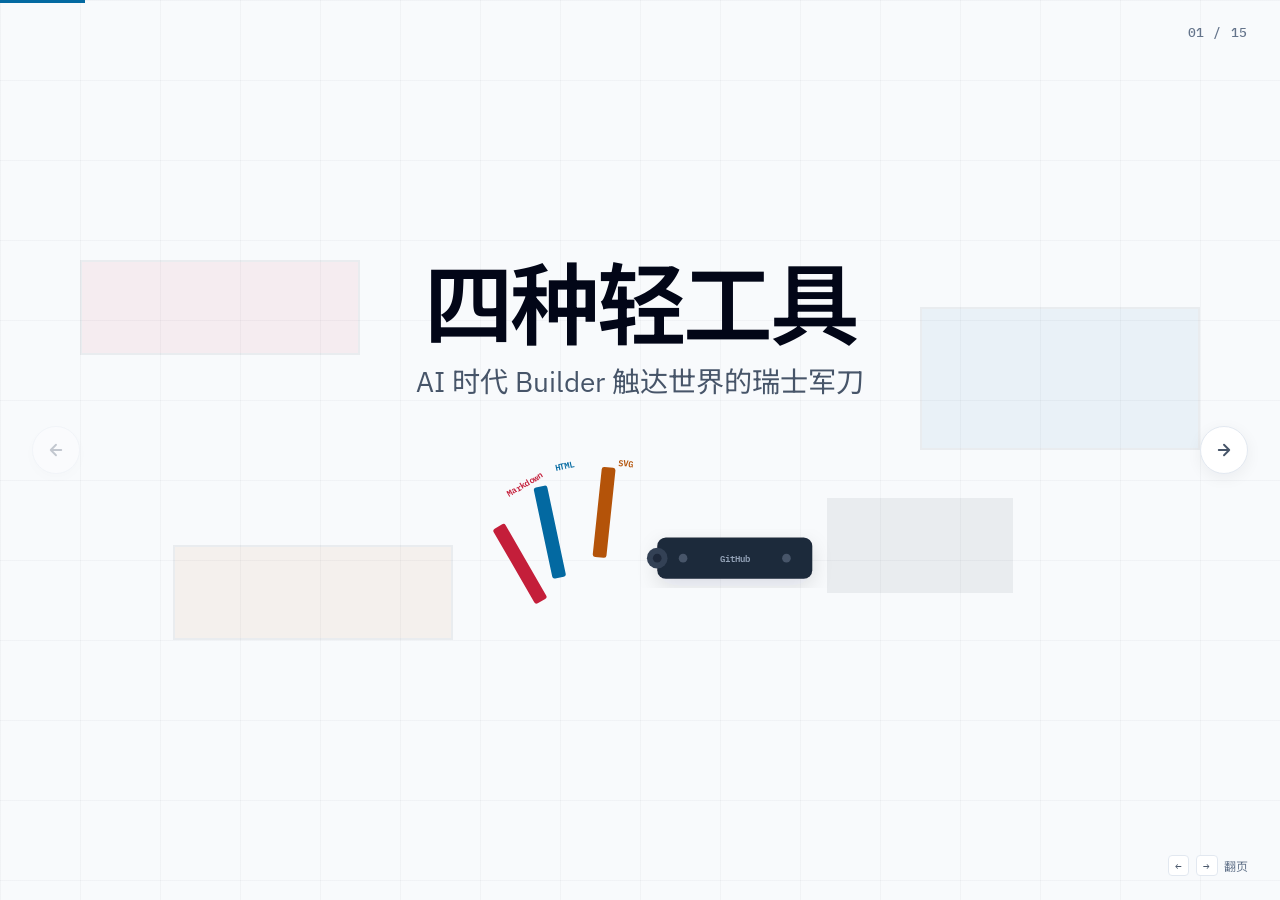
==== commit b4593e69: "v6: 封面改Builder、第8页放大、第11页标题缩短+放大、第12页丰富化" ====
--- a/index.html
+++ b/index.html
@@ -37,7 +37,7 @@
         </div>
         <div class="content-block">
           <h1 class="title">四种轻工具</h1>
-          <p class="subtitle">个人创作者触达世界的瑞士军刀</p>
+          <p class="subtitle">AI 时代 Builder 触达世界的瑞士军刀</p>
           <div class="knife-hero" aria-hidden="true">
             <svg viewBox="0 0 520 220" xmlns="http://www.w3.org/2000/svg">
               <defs>
@@ -378,28 +378,28 @@
           <p class="section-lead">你想展示的一切，都能塞进一个链接里</p>
         </div>
         <!-- 左右分栏：左边能力列表 + 右边仿网页 -->
-        <div style="display:grid;grid-template-columns:1fr 1.4fr;gap:2rem;margin-top:1.5rem;align-items:start;">
+        <div style="display:grid;grid-template-columns:1fr 1.4fr;gap:2rem;margin-top:1rem;align-items:start;">
           <!-- 左侧：HTML能承载的内容类型 -->
-          <div style="display:flex;flex-direction:column;gap:0.7rem;">
-            <div style="display:flex;align-items:center;gap:0.7rem;padding:0.7rem 1rem;background:#eff6ff;border-radius:8px;border-left:3px solid #3b82f6;">
-              <span style="font-size:1.2rem;">T</span>
-              <div><span style="font-size:0.8rem;font-weight:600;display:block;">文字排版</span><span style="font-size:0.65rem;color:var(--text-muted);">标题、段落、列表、引用</span></div>
-            </div>
-            <div style="display:flex;align-items:center;gap:0.7rem;padding:0.7rem 1rem;background:#f0fdf4;border-radius:8px;border-left:3px solid #22c55e;">
-              <span style="font-size:1.2rem;">&#9638;</span>
-              <div><span style="font-size:0.8rem;font-weight:600;display:block;">图片与配色</span><span style="font-size:0.65rem;color:var(--text-muted);">产品图、Banner、品牌色</span></div>
-            </div>
-            <div style="display:flex;align-items:center;gap:0.7rem;padding:0.7rem 1rem;background:#fef3c7;border-radius:8px;border-left:3px solid #f59e0b;">
-              <span style="font-size:1.2rem;">&#9654;</span>
-              <div><span style="font-size:0.8rem;font-weight:600;display:block;">视频嵌入</span><span style="font-size:0.65rem;color:var(--text-muted);">YouTube / B站 / 自托管</span></div>
-            </div>
-            <div style="display:flex;align-items:center;gap:0.7rem;padding:0.7rem 1rem;background:#fce7f3;border-radius:8px;border-left:3px solid #ec4899;">
-              <span style="font-size:1.2rem;">&#9998;</span>
-              <div><span style="font-size:0.8rem;font-weight:600;display:block;">表单交互</span><span style="font-size:0.65rem;color:var(--text-muted);">报名、预约、问卷收集</span></div>
-            </div>
-            <div style="display:flex;align-items:center;gap:0.7rem;padding:0.7rem 1rem;background:#f5f3ff;border-radius:8px;border-left:3px solid #8b5cf6;">
-              <span style="font-size:1.2rem;">&#9775;</span>
-              <div><span style="font-size:0.8rem;font-weight:600;display:block;">动画与特效</span><span style="font-size:0.65rem;color:var(--text-muted);">滚动渐入、悬停放大、计数器</span></div>
+          <div style="display:flex;flex-direction:column;gap:0.8rem;">
+            <div style="display:flex;align-items:center;gap:0.8rem;padding:0.8rem 1.2rem;background:#eff6ff;border-radius:10px;border-left:4px solid #3b82f6;">
+              <span style="font-size:1.4rem;">T</span>
+              <div><span style="font-size:0.95rem;font-weight:600;display:block;">文字排版</span><span style="font-size:0.75rem;color:var(--text-muted);">标题、段落、列表、引用</span></div>
+            </div>
+            <div style="display:flex;align-items:center;gap:0.8rem;padding:0.8rem 1.2rem;background:#f0fdf4;border-radius:10px;border-left:4px solid #22c55e;">
+              <span style="font-size:1.4rem;">&#9638;</span>
+              <div><span style="font-size:0.95rem;font-weight:600;display:block;">图片与配色</span><span style="font-size:0.75rem;color:var(--text-muted);">产品图、Banner、品牌色</span></div>
+            </div>
+            <div style="display:flex;align-items:center;gap:0.8rem;padding:0.8rem 1.2rem;background:#fef3c7;border-radius:10px;border-left:4px solid #f59e0b;">
+              <span style="font-size:1.4rem;">&#9654;</span>
+              <div><span style="font-size:0.95rem;font-weight:600;display:block;">视频嵌入</span><span style="font-size:0.75rem;color:var(--text-muted);">YouTube / B站 / 自托管</span></div>
+            </div>
+            <div style="display:flex;align-items:center;gap:0.8rem;padding:0.8rem 1.2rem;background:#fce7f3;border-radius:10px;border-left:4px solid #ec4899;">
+              <span style="font-size:1.4rem;">&#9998;</span>
+              <div><span style="font-size:0.95rem;font-weight:600;display:block;">表单交互</span><span style="font-size:0.75rem;color:var(--text-muted);">报名、预约、问卷收集</span></div>
+            </div>
+            <div style="display:flex;align-items:center;gap:0.8rem;padding:0.8rem 1.2rem;background:#f5f3ff;border-radius:10px;border-left:4px solid #8b5cf6;">
+              <span style="font-size:1.4rem;">&#9775;</span>
+              <div><span style="font-size:0.95rem;font-weight:600;display:block;">动画与特效</span><span style="font-size:0.75rem;color:var(--text-muted);">滚动渐入、悬停放大、计数器</span></div>
             </div>
           </div>
           <!-- 右侧：仿真网页预览 -->
@@ -410,38 +410,38 @@
             </div>
             <div class="browser-body" style="padding:0;overflow:hidden;">
               <!-- Hero区 -->
-              <div style="background:linear-gradient(135deg,#1e3a5f,#0f172a);padding:1rem 1.2rem;text-align:center;">
-                <p style="font-size:0.6rem;color:#94a3b8;margin:0 0 0.2rem;">AI 摄影实战课</p>
-                <h4 style="font-size:0.95rem;color:#fff;margin:0 0 0.4rem;">3天拍出爵士感照片</h4>
+              <div style="background:linear-gradient(135deg,#1e3a5f,#0f172a);padding:1.2rem 1.5rem;text-align:center;">
+                <p style="font-size:0.7rem;color:#94a3b8;margin:0 0 0.3rem;">AI 摄影实战课</p>
+                <h4 style="font-size:1.1rem;color:#fff;margin:0 0 0.5rem;">3天拍出爵士感照片</h4>
                 <!-- 仿图片区 -->
-                <div style="display:flex;gap:0.3rem;justify-content:center;">
-                  <div style="width:60px;height:40px;border-radius:4px;background:linear-gradient(135deg,#f97316,#f59e0b);"></div>
-                  <div style="width:60px;height:40px;border-radius:4px;background:linear-gradient(135deg,#06b6d4,#3b82f6);"></div>
-                  <div style="width:60px;height:40px;border-radius:4px;background:linear-gradient(135deg,#8b5cf6,#ec4899);"></div>
+                <div style="display:flex;gap:0.4rem;justify-content:center;">
+                  <div style="width:72px;height:48px;border-radius:6px;background:linear-gradient(135deg,#f97316,#f59e0b);"></div>
+                  <div style="width:72px;height:48px;border-radius:6px;background:linear-gradient(135deg,#06b6d4,#3b82f6);"></div>
+                  <div style="width:72px;height:48px;border-radius:6px;background:linear-gradient(135deg,#8b5cf6,#ec4899);"></div>
                 </div>
               </div>
               <!-- 视频区 -->
-              <div style="padding:0.7rem 1rem;background:#f8fafc;border-bottom:1px solid #e2e8f0;">
-                <div style="position:relative;background:#000;border-radius:6px;height:55px;display:flex;align-items:center;justify-content:center;">
-                  <div style="width:28px;height:28px;border-radius:50%;background:rgba(255,255,255,0.9);display:flex;align-items:center;justify-content:center;">
-                    <span style="font-size:0.7rem;margin-left:2px;">&#9654;</span>
+              <div style="padding:0.8rem 1.2rem;background:#f8fafc;border-bottom:1px solid #e2e8f0;">
+                <div style="position:relative;background:#000;border-radius:8px;height:65px;display:flex;align-items:center;justify-content:center;">
+                  <div style="width:32px;height:32px;border-radius:50%;background:rgba(255,255,255,0.9);display:flex;align-items:center;justify-content:center;">
+                    <span style="font-size:0.8rem;margin-left:2px;">&#9654;</span>
                   </div>
-                  <span style="position:absolute;bottom:4px;right:6px;font-size:0.55rem;color:#94a3b8;">02:34</span>
+                  <span style="position:absolute;bottom:5px;right:8px;font-size:0.6rem;color:#94a3b8;">02:34</span>
                   <!-- 进度条 -->
-                  <div style="position:absolute;bottom:0;left:0;right:0;height:3px;background:#334155;border-radius:0 0 6px 6px;">
-                    <div style="width:35%;height:100%;background:#c41e3a;border-radius:0 0 0 6px;"></div>
+                  <div style="position:absolute;bottom:0;left:0;right:0;height:4px;background:#334155;border-radius:0 0 8px 8px;">
+                    <div style="width:35%;height:100%;background:#c41e3a;border-radius:0 0 0 8px;"></div>
                   </div>
                 </div>
-                <p style="font-size:0.6rem;color:var(--text-muted);margin:0.3rem 0 0;text-align:center;">↑ 嵌入视频：第一课免费试看</p>
+                <p style="font-size:0.7rem;color:var(--text-muted);margin:0.4rem 0 0;text-align:center;">↑ 嵌入视频：第一课免费试看</p>
               </div>
               <!-- 表单区 -->
-              <div style="padding:0.7rem 1rem;">
-                <div style="display:flex;gap:0.4rem;margin-bottom:0.5rem;">
-                  <input type="text" placeholder="你的名字" style="flex:1;padding:0.3rem 0.5rem;border:1px solid #e2e8f0;border-radius:5px;font-size:0.6rem;outline:none;" readonly />
-                  <input type="text" placeholder="微信号" style="flex:1;padding:0.3rem 0.5rem;border:1px solid #e2e8f0;border-radius:5px;font-size:0.6rem;outline:none;" readonly />
+              <div style="padding:0.8rem 1.2rem;">
+                <div style="display:flex;gap:0.5rem;margin-bottom:0.6rem;">
+                  <input type="text" placeholder="你的名字" style="flex:1;padding:0.4rem 0.6rem;border:1px solid #e2e8f0;border-radius:6px;font-size:0.7rem;outline:none;" readonly />
+                  <input type="text" placeholder="微信号" style="flex:1;padding:0.4rem 0.6rem;border:1px solid #e2e8f0;border-radius:6px;font-size:0.7rem;outline:none;" readonly />
                 </div>
                 <div style="text-align:center;">
-                  <span style="display:inline-block;padding:0.35rem 1.2rem;background:linear-gradient(135deg,#c41e3a,#e11d48);color:#fff;border-radius:6px;font-size:0.65rem;font-weight:600;">立即报名 ¥199</span>
+                  <span style="display:inline-block;padding:0.45rem 1.5rem;background:linear-gradient(135deg,#c41e3a,#e11d48);color:#fff;border-radius:8px;font-size:0.75rem;font-weight:600;">立即报名 ¥199</span>
                 </div>
               </div>
             </div>
@@ -621,7 +621,7 @@
     <section class="slide slide-workflow" data-index="11">
       <div class="slide-inner">
         <div class="section-header centered">
-          <h2>从想法到网址，四步搞定</h2>
+          <h2>想法→网址，四步搞定</h2>
         </div>
         <div class="workflow">
           <div class="workflow-step" data-tool="markdown">
@@ -669,10 +669,11 @@
                 <div class="ba-line" style="width: 90%"></div>
                 <div class="ba-line" style="width: 85%"></div>
                 <div class="ba-line" style="width: 60%"></div>
-                <div class="ba-line" style="width: 80%"></div>
-                <div class="ba-line" style="width: 75%"></div>
-                <div class="ba-line" style="width: 90%"></div>
-              </div>
+              </div>
+              <div class="ba-section" style="background:#fef2f2;border-left:3px solid #ef4444;font-size:0.85rem;">&#10005; 打开率低，加载慢</div>
+              <div class="ba-section" style="background:#fef2f2;border-left:3px solid #ef4444;font-size:0.85rem;">&#10005; 设备不兼容，格式不对</div>
+              <div class="ba-section" style="background:#fef2f2;border-left:3px solid #ef4444;font-size:0.85rem;">&#10005; 改了得重新发，无法追踪</div>
+              <div class="ba-section" style="background:#fef2f2;border-left:3px solid #ef4444;font-size:0.85rem;">&#10005; 无法被搜索引擎收录</div>
               <p class="ba-caption">Word 文档或长段文字，读者看一眼就关掉</p>
             </div>
           </div>
@@ -682,12 +683,15 @@
             </div>
             <div class="ba-body">
               <div class="ba-browser">
-                <h5>🌟 我的 AI 商业课</h5>
-                <div class="ba-section red">🎯 你能获得什么</div>
-                <div class="ba-section blue">📚 课程大纲 · 3天上手</div>
-                <div class="ba-section yellow">🔥 立即报名</div>
-              </div>
-              <p class="ba-caption">结构化网页，3秒打开，手机直接看</p>
+                <h5>我的 AI 商业课</h5>
+                <div class="ba-section red">你能获得什么</div>
+                <div class="ba-section blue">课程大纲 · 3天上手</div>
+                <div class="ba-section yellow">立即报名 ¥199</div>
+              </div>
+              <div class="ba-section" style="background:#f0fdf4;border-left:3px solid #22c55e;font-size:0.85rem;">&#10003; 3秒打开，任何设备</div>
+              <div class="ba-section" style="background:#f0fdf4;border-left:3px solid #22c55e;font-size:0.85rem;">&#10003; 改完即生效，自动同步</div>
+              <div class="ba-section" style="background:#f0fdf4;border-left:3px solid #22c55e;font-size:0.85rem;">&#10003; 可被搜索引擎收录</div>
+              <div class="ba-section" style="background:#f0fdf4;border-left:3px solid #22c55e;font-size:0.85rem;">&#10003; 永不过期，7×24小时在线</div>
             </div>
           </div>
         </div>
--- a/styles.css
+++ b/styles.css
@@ -1422,21 +1422,21 @@
   display: flex;
   align-items: center;
   justify-content: center;
-  gap: 1.5rem;
-  margin: 2rem auto;
-  max-width: 900px;
+  gap: 2rem;
+  margin: 3rem auto;
+  max-width: 100%;
 }
 
 .workflow-step {
   display: flex;
   flex-direction: column;
   align-items: center;
-  gap: 0.5rem;
-  padding: 1.5rem;
-  background: var(--surface);
-  border: 1px solid var(--border);
-  border-radius: 12px;
-  min-width: 130px;
+  gap: 0.6rem;
+  padding: 2rem 2.5rem;
+  background: var(--surface);
+  border: 1px solid var(--border);
+  border-radius: 14px;
+  min-width: 150px;
   transition: transform 0.25s ease;
 }
 
@@ -1462,25 +1462,25 @@
 
 .step-icon {
   font-family: var(--mono);
-  font-size: 1.25rem;
+  font-size: 1.6rem;
   font-weight: 700;
   color: var(--text);
 }
 
 .workflow-step h3 {
-  font-size: 1rem;
+  font-size: 1.15rem;
   margin: 0;
 }
 
 .workflow-step p {
-  font-size: 0.8rem;
+  font-size: 0.9rem;
   color: var(--text-muted);
   margin: 0;
 }
 
 .workflow-arrow {
   color: var(--text-muted);
-  font-size: 1.5rem;
+  font-size: 2rem;
 }
 
 .workflow-note {
@@ -1495,8 +1495,8 @@
 .before-after {
   display: grid;
   grid-template-columns: 1fr 1fr;
-  gap: 2rem;
-  max-width: 900px;
+  gap: 2.5rem;
+  max-width: 100%;
   margin: 2rem auto 0;
 }
 
@@ -1523,7 +1523,7 @@
 }
 
 .ba-body {
-  padding: 1.5rem;
+  padding: 2rem;
 }
 
 .ba-doc {
@@ -1556,10 +1556,10 @@
 }
 
 .ba-section {
-  padding: 0.6rem 0.75rem;
-  margin-bottom: 0.5rem;
-  border-radius: 4px;
-  font-size: 0.85rem;
+  padding: 0.8rem 1rem;
+  margin-bottom: 0.6rem;
+  border-radius: 6px;
+  font-size: 1rem;
   font-weight: 500;
   color: var(--text);
 }
@@ -1580,7 +1580,7 @@
 }
 
 .ba-caption {
-  font-size: 0.9rem;
+  font-size: 1rem;
   color: var(--text-muted);
   margin: 0;
 }
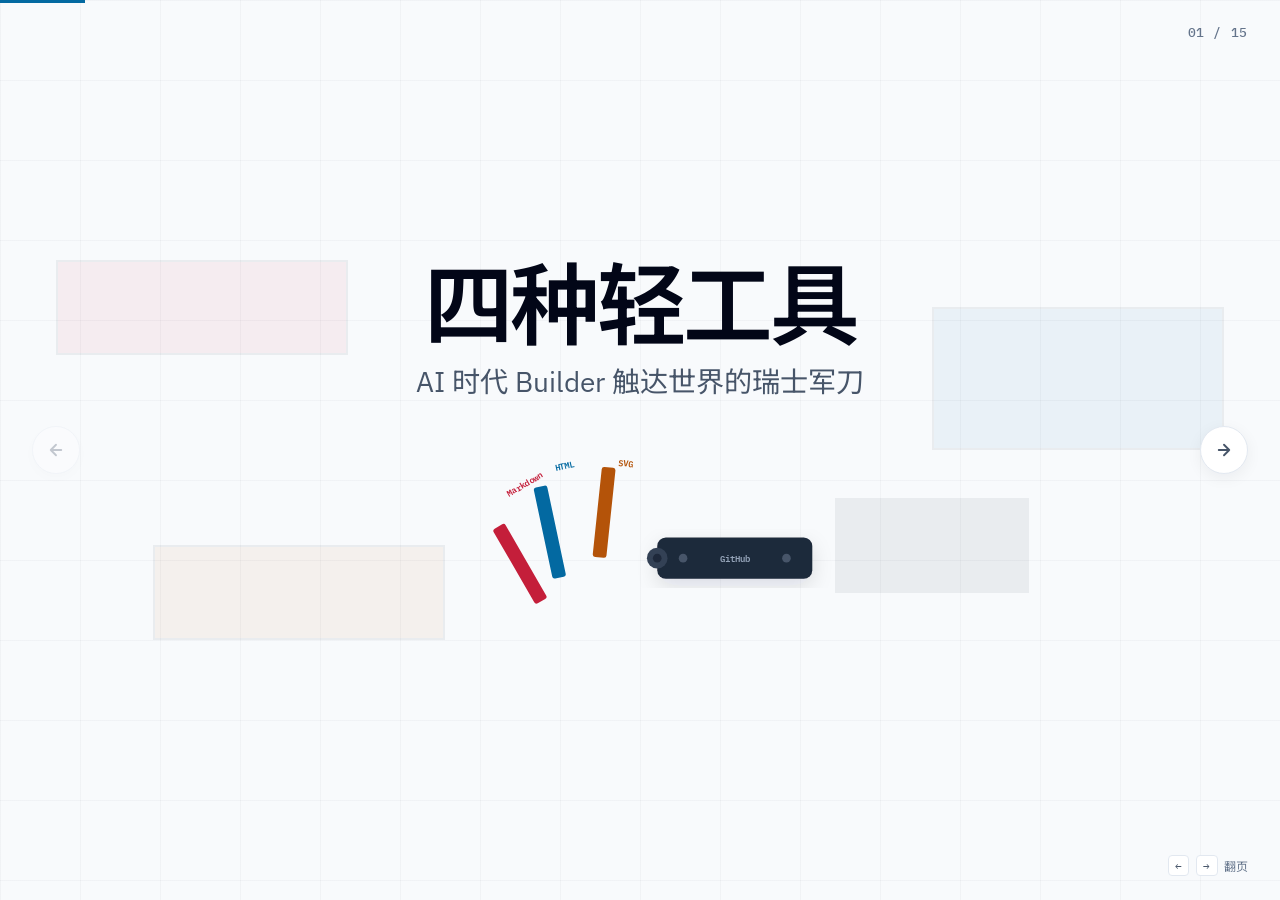
==== commit 87495328: "v6.1: h2字体缩小防折行、slide padding缩窄、第8页grid放宽" ====
--- a/index.html
+++ b/index.html
@@ -378,7 +378,7 @@
           <p class="section-lead">你想展示的一切，都能塞进一个链接里</p>
         </div>
         <!-- 左右分栏：左边能力列表 + 右边仿网页 -->
-        <div style="display:grid;grid-template-columns:1fr 1.4fr;gap:2rem;margin-top:1rem;align-items:start;">
+        <div style="display:grid;grid-template-columns:1fr 1.5fr;gap:2.5rem;margin-top:1rem;align-items:start;width:100%;">
           <!-- 左侧：HTML能承载的内容类型 -->
           <div style="display:flex;flex-direction:column;gap:0.8rem;">
             <div style="display:flex;align-items:center;gap:0.8rem;padding:0.8rem 1.2rem;background:#eff6ff;border-radius:10px;border-left:4px solid #3b82f6;">
--- a/styles.css
+++ b/styles.css
@@ -96,7 +96,7 @@
   display: flex;
   align-items: center;
   justify-content: center;
-  padding: 3.5rem 5rem;
+  padding: 3rem 3.5rem;
   position: relative;
   overflow: hidden;
 }
@@ -168,10 +168,10 @@
 }
 
 h2 {
-  font-size: clamp(2.2rem, 3.8vw, 3.4rem);
+  font-size: clamp(1.8rem, 3vw, 2.6rem);
   line-height: 1.15;
-  margin-bottom: 1.5rem;
-  max-width: 900px;
+  margin-bottom: 1.2rem;
+  max-width: 100%;
 }
 
 h3 {
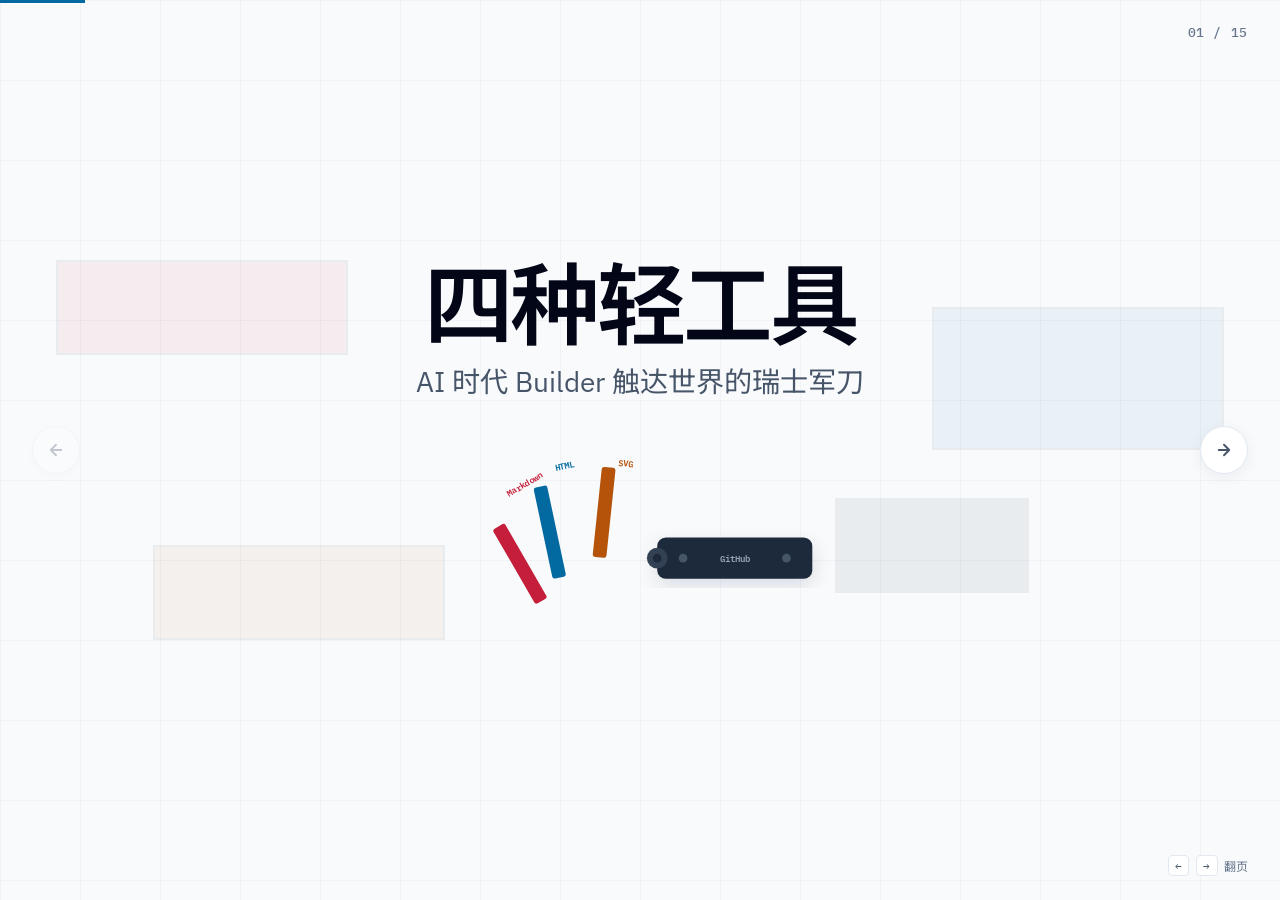
==== commit eea9cf28: "v8: 12/13/14页回归白底、第11页GitHub文案重写" ====
--- a/index.html
+++ b/index.html
@@ -120,42 +120,42 @@
       <div class="slide-inner centered">
         <p class="eyebrow">今天的工具</p>
         <h2>三片刃 + 一个刀柄</h2>
-        <!-- SVG折线时间轴 -->
-        <svg viewBox="0 0 800 280" xmlns="http://www.w3.org/2000/svg" style="width:100%;max-width:850px;margin-top:2rem;">
-          <!-- 折线路径 -->
-          <polyline points="100,180 280,120 500,80 700,40" fill="none" stroke="url(#timeline-grad)" stroke-width="3" stroke-linecap="round" stroke-linejoin="round" />
+        <!-- 横线时间轴 -->
+        <svg viewBox="0 0 800 200" xmlns="http://www.w3.org/2000/svg" style="width:100%;max-width:900px;margin-top:2.5rem;">
           <defs>
-            <linearGradient id="timeline-grad" x1="0" y1="0" x2="1" y2="0">
+            <linearGradient id="tl-grad" x1="0" y1="0" x2="1" y2="0">
               <stop offset="0%" stop-color="#0369a1" />
-              <stop offset="35%" stop-color="#b45309" />
-              <stop offset="65%" stop-color="#c41e3a" />
+              <stop offset="40%" stop-color="#b45309" />
+              <stop offset="70%" stop-color="#c41e3a" />
               <stop offset="100%" stop-color="#1e293b" />
             </linearGradient>
           </defs>
-          <!-- 节点1: 1993 HTML -->
-          <circle cx="100" cy="180" r="10" fill="#0369a1" />
-          <circle cx="100" cy="180" r="5" fill="#fff" />
-          <text x="100" y="210" text-anchor="middle" font-family="IBM Plex Mono, monospace" font-size="22" font-weight="700" fill="#0369a1">1993</text>
-          <text x="100" y="232" text-anchor="middle" font-size="14" font-weight="600" fill="#0f172a">HTML</text>
-          <text x="100" y="250" text-anchor="middle" font-size="11" fill="#64748b">网页的底层语言</text>
-          <!-- 节点2: 2001 SVG -->
-          <circle cx="280" cy="120" r="10" fill="#b45309" />
-          <circle cx="280" cy="120" r="5" fill="#fff" />
-          <text x="280" y="150" text-anchor="middle" font-family="IBM Plex Mono, monospace" font-size="22" font-weight="700" fill="#b45309">2001</text>
-          <text x="280" y="172" text-anchor="middle" font-size="14" font-weight="600" fill="#0f172a">SVG</text>
-          <text x="280" y="190" text-anchor="middle" font-size="11" fill="#64748b">放多大都不糊的图</text>
-          <!-- 节点3: 2004 Markdown -->
-          <circle cx="500" cy="80" r="10" fill="#c41e3a" />
-          <circle cx="500" cy="80" r="5" fill="#fff" />
-          <text x="500" y="110" text-anchor="middle" font-family="IBM Plex Mono, monospace" font-size="22" font-weight="700" fill="#c41e3a">2004</text>
-          <text x="500" y="132" text-anchor="middle" font-size="14" font-weight="600" fill="#0f172a">Markdown</text>
-          <text x="500" y="150" text-anchor="middle" font-size="11" fill="#64748b">结构化的写作方式</text>
-          <!-- 节点4: 2008 GitHub -->
-          <circle cx="700" cy="40" r="10" fill="#1e293b" />
-          <circle cx="700" cy="40" r="5" fill="#fff" />
-          <text x="700" y="70" text-anchor="middle" font-family="IBM Plex Mono, monospace" font-size="22" font-weight="700" fill="#1e293b">2008</text>
-          <text x="700" y="92" text-anchor="middle" font-size="14" font-weight="600" fill="#0f172a">GitHub</text>
-          <text x="700" y="110" text-anchor="middle" font-size="11" fill="#64748b">全世界的代码仓库</text>
+          <!-- 主线 -->
+          <line x1="60" y1="80" x2="740" y2="80" stroke="url(#tl-grad)" stroke-width="4" stroke-linecap="round" />
+          <!-- 1993 HTML -->
+          <circle cx="120" cy="80" r="14" fill="#0369a1" />
+          <circle cx="120" cy="80" r="6" fill="#fff" />
+          <text x="120" y="55" text-anchor="middle" font-family="IBM Plex Mono, monospace" font-size="24" font-weight="700" fill="#0369a1">1993</text>
+          <text x="120" y="115" text-anchor="middle" font-size="15" font-weight="700" fill="#0f172a">HTML</text>
+          <text x="120" y="138" text-anchor="middle" font-size="12" fill="#64748b">网页的底层语言</text>
+          <!-- 2001 SVG -->
+          <circle cx="320" cy="80" r="14" fill="#b45309" />
+          <circle cx="320" cy="80" r="6" fill="#fff" />
+          <text x="320" y="55" text-anchor="middle" font-family="IBM Plex Mono, monospace" font-size="24" font-weight="700" fill="#b45309">2001</text>
+          <text x="320" y="115" text-anchor="middle" font-size="15" font-weight="700" fill="#0f172a">SVG</text>
+          <text x="320" y="138" text-anchor="middle" font-size="12" fill="#64748b">放多大都不糊的图</text>
+          <!-- 2004 Markdown -->
+          <circle cx="520" cy="80" r="14" fill="#c41e3a" />
+          <circle cx="520" cy="80" r="6" fill="#fff" />
+          <text x="520" y="55" text-anchor="middle" font-family="IBM Plex Mono, monospace" font-size="24" font-weight="700" fill="#c41e3a">2004</text>
+          <text x="520" y="115" text-anchor="middle" font-size="15" font-weight="700" fill="#0f172a">Markdown</text>
+          <text x="520" y="138" text-anchor="middle" font-size="12" fill="#64748b">结构化的写作方式</text>
+          <!-- 2008 GitHub -->
+          <circle cx="680" cy="80" r="14" fill="#1e293b" />
+          <circle cx="680" cy="80" r="6" fill="#fff" />
+          <text x="680" y="55" text-anchor="middle" font-family="IBM Plex Mono, monospace" font-size="24" font-weight="700" fill="#1e293b">2008</text>
+          <text x="680" y="115" text-anchor="middle" font-size="15" font-weight="700" fill="#0f172a">GitHub</text>
+          <text x="680" y="138" text-anchor="middle" font-size="12" fill="#64748b">全世界的代码仓库</text>
         </svg>
         <p class="section-lead" style="text-align:center;margin-top:2rem;">曾经程序员专属，今天被 AI 重新激活——你只需认识它们，然后让 AI 去执行</p>
       </div>
@@ -543,10 +543,10 @@
       <div class="slide-inner split">
         <div class="text-col">
           <div class="tool-tag" style="--tool-color: #0f172a;">刀柄 / GitHub</div>
-          <h2>你的免费网站托管 + 作品集</h2>
-          <p>把文件往上一放，自动变成一个网址——全球任何人打开都能看</p>
-          <p>免费、不限流量、自带版本记录、永不丢失</p>
-          <p class="lead">它就是你的「数字地盘」——不依赖任何平台、不怕被封号</p>
+          <h2>全世界 Builder 的宝藏库</h2>
+          <p>一键发布网站，免费、不限流量、自动生效</p>
+          <p>每次修改都有记录——别人能看到你来时的路</p>
+          <p class="lead">全世界最优秀的人都在这，你的作品也该在</p>
         </div>
         <div class="visual-col">
           <div class="github-card">
@@ -618,111 +618,137 @@
     </section>
 
     <!-- 13 Workflow -->
-    <section class="slide slide-workflow" data-index="11">
-      <div class="slide-inner">
-        <div class="section-header centered">
-          <h2>想法→网址，四步搞定</h2>
-        </div>
-        <div class="workflow">
-          <div class="workflow-step" data-tool="markdown">
-            <span class="step-icon">M</span>
-            <h3>Markdown</h3>
-            <p>梳理结构</p>
-          </div>
-          <div class="workflow-arrow">→</div>
-          <div class="workflow-step" data-tool="html">
-            <span class="step-icon">H</span>
-            <h3>HTML</h3>
-            <p>生成页面</p>
-          </div>
-          <div class="workflow-arrow">→</div>
-          <div class="workflow-step" data-tool="svg">
-            <span class="step-icon">S</span>
-            <h3>SVG</h3>
-            <p>补充图形</p>
-          </div>
-          <div class="workflow-arrow">→</div>
-          <div class="workflow-step" data-tool="github">
-            <span class="step-icon">G</span>
-            <h3>GitHub</h3>
-            <p>发布上线</p>
-          </div>
-        </div>
-        <p class="workflow-note">发现问题？改一下，再发布——30 秒更新，不用重新发文件给所有人</p>
-      </div>
-    </section>
-
-    <!-- 14 Before After -->
-    <section class="slide slide-before-after" data-index="12">
-      <div class="slide-inner">
-        <div class="section-header centered">
-          <h2>同样的内容，不同的命运</h2>
-        </div>
-        <div class="before-after">
-          <div class="ba-panel before">
-            <div class="ba-header">
-              <span>Before</span>
-            </div>
-            <div class="ba-body">
-              <div class="ba-doc">
-                <div class="ba-line" style="width: 70%"></div>
-                <div class="ba-line" style="width: 90%"></div>
-                <div class="ba-line" style="width: 85%"></div>
-                <div class="ba-line" style="width: 60%"></div>
-              </div>
-              <div class="ba-section" style="background:#fef2f2;border-left:3px solid #ef4444;font-size:0.85rem;">&#10005; 打开率低，加载慢</div>
-              <div class="ba-section" style="background:#fef2f2;border-left:3px solid #ef4444;font-size:0.85rem;">&#10005; 设备不兼容，格式不对</div>
-              <div class="ba-section" style="background:#fef2f2;border-left:3px solid #ef4444;font-size:0.85rem;">&#10005; 改了得重新发，无法追踪</div>
-              <div class="ba-section" style="background:#fef2f2;border-left:3px solid #ef4444;font-size:0.85rem;">&#10005; 无法被搜索引擎收录</div>
-              <p class="ba-caption">Word 文档或长段文字，读者看一眼就关掉</p>
-            </div>
-          </div>
-          <div class="ba-panel after">
-            <div class="ba-header">
-              <span>After</span>
-            </div>
-            <div class="ba-body">
-              <div class="ba-browser">
-                <h5>我的 AI 商业课</h5>
-                <div class="ba-section red">你能获得什么</div>
-                <div class="ba-section blue">课程大纲 · 3天上手</div>
-                <div class="ba-section yellow">立即报名 ¥199</div>
-              </div>
-              <div class="ba-section" style="background:#f0fdf4;border-left:3px solid #22c55e;font-size:0.85rem;">&#10003; 3秒打开，任何设备</div>
-              <div class="ba-section" style="background:#f0fdf4;border-left:3px solid #22c55e;font-size:0.85rem;">&#10003; 改完即生效，自动同步</div>
-              <div class="ba-section" style="background:#f0fdf4;border-left:3px solid #22c55e;font-size:0.85rem;">&#10003; 可被搜索引擎收录</div>
-              <div class="ba-section" style="background:#f0fdf4;border-left:3px solid #22c55e;font-size:0.85rem;">&#10003; 永不过期，7×24小时在线</div>
-            </div>
-          </div>
-        </div>
-      </div>
-    </section>
-
-    <!-- 15 URL vs PPT -->
-    <section class="slide slide-url" data-index="13">
+    <!-- 12 Workflow -->
+    <section class="slide" data-index="11">
+      <div class="slide-inner centered">
+        <h2>想法→网址，四步搞定</h2>
+        <svg viewBox="0 0 900 240" xmlns="http://www.w3.org/2000/svg" style="width:100%;max-width:100%;margin-top:2rem;">
+          <defs>
+            <linearGradient id="wf-line" x1="0" y1="0" x2="1" y2="0">
+              <stop offset="0%" stop-color="#c41e3a"/>
+              <stop offset="33%" stop-color="#0369a1"/>
+              <stop offset="66%" stop-color="#b45309"/>
+              <stop offset="100%" stop-color="#0f172a"/>
+            </linearGradient>
+          </defs>
+          <!-- 连接线 -->
+          <line x1="165" y1="70" x2="735" y2="70" stroke="url(#wf-line)" stroke-width="3" stroke-linecap="round"/>
+          <!-- Step 1 -->
+          <circle cx="165" cy="70" r="36" fill="#fff" stroke="#c41e3a" stroke-width="3"/>
+          <text x="165" y="64" text-anchor="middle" font-family="IBM Plex Mono, monospace" font-size="22" font-weight="700" fill="#c41e3a">M</text>
+          <text x="165" y="82" text-anchor="middle" font-size="8" fill="#64748b">Markdown</text>
+          <text x="165" y="125" text-anchor="middle" font-size="14" font-weight="600" fill="#0f172a">梳理结构</text>
+          <text x="165" y="145" text-anchor="middle" font-size="11" fill="#64748b">把想法写清楚</text>
+          <!-- Step 2 -->
+          <circle cx="355" cy="70" r="36" fill="#fff" stroke="#0369a1" stroke-width="3"/>
+          <text x="355" y="64" text-anchor="middle" font-family="IBM Plex Mono, monospace" font-size="22" font-weight="700" fill="#0369a1">H</text>
+          <text x="355" y="82" text-anchor="middle" font-size="8" fill="#64748b">HTML</text>
+          <text x="355" y="125" text-anchor="middle" font-size="14" font-weight="600" fill="#0f172a">生成页面</text>
+          <text x="355" y="145" text-anchor="middle" font-size="11" fill="#64748b">AI 帮你做网页</text>
+          <!-- Step 3 -->
+          <circle cx="545" cy="70" r="36" fill="#fff" stroke="#b45309" stroke-width="3"/>
+          <text x="545" y="64" text-anchor="middle" font-family="IBM Plex Mono, monospace" font-size="22" font-weight="700" fill="#b45309">S</text>
+          <text x="545" y="82" text-anchor="middle" font-size="8" fill="#64748b">SVG</text>
+          <text x="545" y="125" text-anchor="middle" font-size="14" font-weight="600" fill="#0f172a">补充图形</text>
+          <text x="545" y="145" text-anchor="middle" font-size="11" fill="#64748b">让页面更专业</text>
+          <!-- Step 4 -->
+          <circle cx="735" cy="70" r="36" fill="#0f172a" stroke="#0f172a" stroke-width="3"/>
+          <text x="735" y="64" text-anchor="middle" font-family="IBM Plex Mono, monospace" font-size="22" font-weight="700" fill="#f1f5f9">G</text>
+          <text x="735" y="82" text-anchor="middle" font-size="8" fill="#94a3b8">GitHub</text>
+          <text x="735" y="125" text-anchor="middle" font-size="14" font-weight="600" fill="#0f172a">发布上线</text>
+          <text x="735" y="145" text-anchor="middle" font-size="11" fill="#64748b">30秒全球可访问</text>
+          <!-- 箭头 -->
+          <polygon points="210,64 220,70 210,76" fill="#c41e3a" opacity="0.6"/>
+          <polygon points="400,64 410,70 400,76" fill="#0369a1" opacity="0.6"/>
+          <polygon points="590,64 600,70 590,76" fill="#b45309" opacity="0.6"/>
+        </svg>
+        <p class="section-lead" style="text-align:center;margin-top:2.5rem;">发现问题？改一下，再发布——30秒更新，不用重新发给所有人</p>
+      </div>
+    </section>
+
+    <!-- 13 Before / After — 白底分割对比 -->
+    <section class="slide" data-index="12" style="padding:0 !important;overflow:hidden;">
+      <div style="display:grid;grid-template-columns:1fr 1fr;height:100%;width:100%;">
+        <!-- 左侧 Before -->
+        <div style="background:linear-gradient(180deg,#fff 0%,#fef2f2 100%);padding:4rem 3.5rem;display:flex;flex-direction:column;justify-content:center;border-right:1px solid #fecaca;">
+          <span style="font-family:var(--mono);font-size:0.75rem;text-transform:uppercase;letter-spacing:0.15em;color:#dc2626;margin-bottom:1.2rem;">Before</span>
+          <h3 style="font-size:1.6rem;color:#0f172a;margin-bottom:2rem;font-weight:700;">发群、发PDF、发朋友圈</h3>
+          <div style="display:flex;flex-direction:column;gap:1.2rem;">
+            <div style="display:flex;align-items:center;gap:0.8rem;">
+              <span style="width:32px;height:32px;border-radius:50%;background:#fef2f2;border:2px solid #fecaca;display:flex;align-items:center;justify-content:center;color:#dc2626;font-size:0.9rem;font-weight:700;flex-shrink:0;">&#10005;</span>
+              <span style="color:#334155;font-size:1.05rem;">打开率低，加载15秒人已经走了</span>
+            </div>
+            <div style="display:flex;align-items:center;gap:0.8rem;">
+              <span style="width:32px;height:32px;border-radius:50%;background:#fef2f2;border:2px solid #fecaca;display:flex;align-items:center;justify-content:center;color:#dc2626;font-size:0.9rem;font-weight:700;flex-shrink:0;">&#10005;</span>
+              <span style="color:#334155;font-size:1.05rem;">手机打不开、样式乱、格式不兼容</span>
+            </div>
+            <div style="display:flex;align-items:center;gap:0.8rem;">
+              <span style="width:32px;height:32px;border-radius:50%;background:#fef2f2;border:2px solid #fecaca;display:flex;align-items:center;justify-content:center;color:#dc2626;font-size:0.9rem;font-weight:700;flex-shrink:0;">&#10005;</span>
+              <span style="color:#334155;font-size:1.05rem;">改了得重新发，无法追踪谁看了</span>
+            </div>
+            <div style="display:flex;align-items:center;gap:0.8rem;">
+              <span style="width:32px;height:32px;border-radius:50%;background:#fef2f2;border:2px solid #fecaca;display:flex;align-items:center;justify-content:center;color:#dc2626;font-size:0.9rem;font-weight:700;flex-shrink:0;">&#10005;</span>
+              <span style="color:#334155;font-size:1.05rem;">搜索引擎永远找不到你</span>
+            </div>
+          </div>
+        </div>
+        <!-- 右侧 After -->
+        <div style="background:linear-gradient(180deg,#fff 0%,#f0fdf4 100%);padding:4rem 3.5rem;display:flex;flex-direction:column;justify-content:center;">
+          <span style="font-family:var(--mono);font-size:0.75rem;text-transform:uppercase;letter-spacing:0.15em;color:#16a34a;margin-bottom:1.2rem;">After</span>
+          <h3 style="font-size:1.6rem;color:#0f172a;margin-bottom:2rem;font-weight:700;">一个链接，全世界打开</h3>
+          <div style="display:flex;flex-direction:column;gap:1.2rem;">
+            <div style="display:flex;align-items:center;gap:0.8rem;">
+              <span style="width:32px;height:32px;border-radius:50%;background:#f0fdf4;border:2px solid #bbf7d0;display:flex;align-items:center;justify-content:center;color:#16a34a;font-size:0.9rem;font-weight:700;flex-shrink:0;">&#10003;</span>
+              <span style="color:#334155;font-size:1.05rem;">3秒打开，手机电脑平板通吃</span>
+            </div>
+            <div style="display:flex;align-items:center;gap:0.8rem;">
+              <span style="width:32px;height:32px;border-radius:50%;background:#f0fdf4;border:2px solid #bbf7d0;display:flex;align-items:center;justify-content:center;color:#16a34a;font-size:0.9rem;font-weight:700;flex-shrink:0;">&#10003;</span>
+              <span style="color:#334155;font-size:1.05rem;">改完自动生效，不用重新发</span>
+            </div>
+            <div style="display:flex;align-items:center;gap:0.8rem;">
+              <span style="width:32px;height:32px;border-radius:50%;background:#f0fdf4;border:2px solid #bbf7d0;display:flex;align-items:center;justify-content:center;color:#16a34a;font-size:0.9rem;font-weight:700;flex-shrink:0;">&#10003;</span>
+              <span style="color:#334155;font-size:1.05rem;">可被 Google 收录，陌生人也能找到你</span>
+            </div>
+            <div style="display:flex;align-items:center;gap:0.8rem;">
+              <span style="width:32px;height:32px;border-radius:50%;background:#f0fdf4;border:2px solid #bbf7d0;display:flex;align-items:center;justify-content:center;color:#16a34a;font-size:0.9rem;font-weight:700;flex-shrink:0;">&#10003;</span>
+              <span style="color:#334155;font-size:1.05rem;">7×24 在线，永不过期，替你打工</span>
+            </div>
+          </div>
+        </div>
+      </div>
+    </section>
+
+    <!-- 14 一个网址 -->
+    <section class="slide" data-index="13">
       <div class="slide-inner centered">
         <p class="eyebrow">传播效率</p>
-        <h2>一个网址胜过十次群发</h2>
-        <div class="url-bento">
-          <div class="url-item wide">
-            <span class="url-check">✓</span>
-            <h3>无需下载</h3>
-            <p>点开即看，不用下载任何东西；手机、电脑、平板体验一致</p>
-          </div>
-          <div class="url-item">
-            <span class="url-check">✓</span>
-            <h3>随时更新</h3>
-            <p>改完即生效，不用重新发送文件</p>
-          </div>
-          <div class="url-item">
-            <span class="url-check">✓</span>
-            <h3>全域传播</h3>
-            <p>微信、邮件、社群、二维码，一处发布，处处可达</p>
-          </div>
-          <div class="url-item wide">
-            <span class="url-check">✓</span>
-            <h3>沉淀资产</h3>
-            <p>每做一个项目就多一个网址，时间久了就是你的作品集和信任背书</p>
+        <div style="margin:1rem 0 2.5rem;text-align:center;">
+          <span style="font-size:clamp(3rem,6vw,5rem);font-weight:800;background:linear-gradient(135deg,#c41e3a,#e11d48);-webkit-background-clip:text;-webkit-text-fill-color:transparent;line-height:1;">1</span>
+          <span style="font-size:clamp(1.4rem,2.5vw,2rem);font-weight:600;color:#0f172a;margin-left:0.3rem;">个网址</span>
+          <span style="font-size:clamp(1.4rem,2.5vw,2rem);color:#64748b;margin:0 0.5rem;">胜过</span>
+          <span style="font-size:clamp(3rem,6vw,5rem);font-weight:800;color:#0f172a;line-height:1;">10</span>
+          <span style="font-size:clamp(1.4rem,2.5vw,2rem);font-weight:600;color:#0f172a;margin-left:0.3rem;">次群发</span>
+        </div>
+        <div style="display:grid;grid-template-columns:repeat(4,1fr);gap:1.5rem;width:100%;">
+          <div style="text-align:center;padding:2rem 1rem;border-radius:16px;background:linear-gradient(180deg,#eff6ff,#fff);border:1px solid #bfdbfe;">
+            <span style="font-size:2rem;display:block;margin-bottom:0.5rem;">&#9889;</span>
+            <span style="font-size:1rem;font-weight:700;color:#0f172a;display:block;margin-bottom:0.3rem;">无需下载</span>
+            <span style="font-size:0.8rem;color:#64748b;">点开即看，任何设备</span>
+          </div>
+          <div style="text-align:center;padding:2rem 1rem;border-radius:16px;background:linear-gradient(180deg,#fef3c7,#fff);border:1px solid #fde68a;">
+            <span style="font-size:2rem;display:block;margin-bottom:0.5rem;">&#8634;</span>
+            <span style="font-size:1rem;font-weight:700;color:#0f172a;display:block;margin-bottom:0.3rem;">随时更新</span>
+            <span style="font-size:0.8rem;color:#64748b;">改完即生效</span>
+          </div>
+          <div style="text-align:center;padding:2rem 1rem;border-radius:16px;background:linear-gradient(180deg,#f0fdf4,#fff);border:1px solid #bbf7d0;">
+            <span style="font-size:2rem;display:block;margin-bottom:0.5rem;">&#127760;</span>
+            <span style="font-size:1rem;font-weight:700;color:#0f172a;display:block;margin-bottom:0.3rem;">全域传播</span>
+            <span style="font-size:0.8rem;color:#64748b;">微信、邮件、二维码通吃</span>
+          </div>
+          <div style="text-align:center;padding:2rem 1rem;border-radius:16px;background:linear-gradient(180deg,#f5f3ff,#fff);border:1px solid #ddd6fe;">
+            <span style="font-size:2rem;display:block;margin-bottom:0.5rem;">&#9733;</span>
+            <span style="font-size:1rem;font-weight:700;color:#0f172a;display:block;margin-bottom:0.3rem;">沉淀资产</span>
+            <span style="font-size:0.8rem;color:#64748b;">每个项目都是作品集</span>
           </div>
         </div>
       </div>
--- a/styles.css
+++ b/styles.css
@@ -1503,12 +1503,23 @@
 .ba-panel {
   background: var(--surface);
   border: 1px solid var(--border);
-  border-radius: 12px;
+  border-radius: 16px;
   overflow: hidden;
+  box-shadow: 0 4px 20px rgba(0,0,0,0.05);
+}
+
+.ba-panel.before {
+  background: linear-gradient(180deg, #fff 0%, #fef2f2 100%);
+  border-color: #fecaca;
+}
+
+.ba-panel.after {
+  background: linear-gradient(180deg, #fff 0%, #f0fdf4 100%);
+  border-color: #bbf7d0;
 }
 
 .ba-header {
-  padding: 0.875rem 1rem;
+  padding: 1rem 1.2rem;
   background: #f1f5f9;
   border-bottom: 1px solid var(--border);
 }
@@ -1631,26 +1642,28 @@
 .url-bento {
   display: grid;
   grid-template-columns: repeat(2, 1fr);
-  gap: 1.25rem;
-  max-width: 800px;
+  gap: 1.5rem;
+  max-width: 100%;
   margin: 2.5rem auto 0;
 }
 
 .url-item {
   text-align: left;
-  padding: 1.75rem;
-  background: var(--surface);
-  border: 1px solid var(--border);
-  border-radius: 12px;
-  transition: transform 0.25s ease;
+  padding: 2rem;
+  background: linear-gradient(145deg, #ffffff, #f8fafc);
+  border: 1px solid var(--border);
+  border-radius: 16px;
+  box-shadow: 0 4px 16px rgba(0,0,0,0.04);
+  transition: transform 0.25s ease, box-shadow 0.25s ease;
 }
 
 .url-item:hover {
   transform: translateY(-4px);
+  box-shadow: 0 8px 24px rgba(0,0,0,0.08);
 }
 
 .url-item.wide {
-  background: #f0f9ff;
+  background: linear-gradient(145deg, #f0f9ff, #e0f2fe);
   border-color: #bae6fd;
 }
 
@@ -1658,25 +1671,27 @@
   display: inline-flex;
   align-items: center;
   justify-content: center;
-  width: 28px;
-  height: 28px;
+  width: 36px;
+  height: 36px;
   border-radius: 50%;
-  background: #f0fdf4;
+  background: linear-gradient(135deg, #dcfce7, #bbf7d0);
   color: #16a34a;
-  font-size: 0.85rem;
+  font-size: 1rem;
   font-weight: 700;
   margin-bottom: 1rem;
+  box-shadow: 0 2px 8px rgba(22,163,74,0.15);
 }
 
 .url-item h3 {
-  font-size: 1.1rem;
+  font-size: 1.2rem;
   margin-bottom: 0.4rem;
 }
 
 .url-item p {
-  font-size: 0.95rem;
+  font-size: 1rem;
   color: var(--text-secondary);
   margin: 0;
+  line-height: 1.5;
 }
 
 /* End */
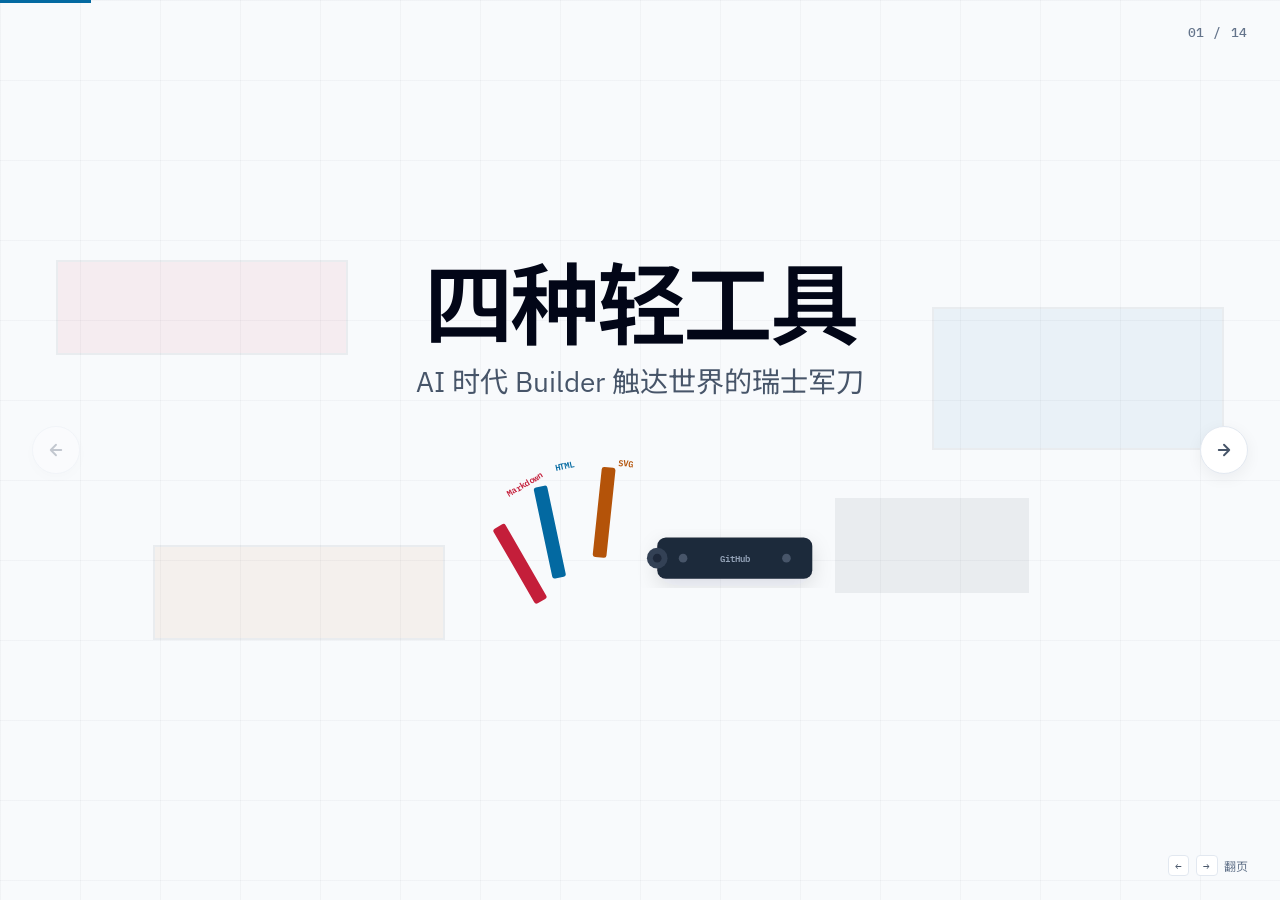
==== commit 5a2e74ee: "v9: 合并13+14为对比页、结尾页改鼓励Builder调性、14页" ====
--- a/index.html
+++ b/index.html
@@ -671,8 +671,8 @@
       <div style="display:grid;grid-template-columns:1fr 1fr;height:100%;width:100%;">
         <!-- 左侧 Before -->
         <div style="background:linear-gradient(180deg,#fff 0%,#fef2f2 100%);padding:4rem 3.5rem;display:flex;flex-direction:column;justify-content:center;border-right:1px solid #fecaca;">
-          <span style="font-family:var(--mono);font-size:0.75rem;text-transform:uppercase;letter-spacing:0.15em;color:#dc2626;margin-bottom:1.2rem;">Before</span>
-          <h3 style="font-size:1.6rem;color:#0f172a;margin-bottom:2rem;font-weight:700;">发群、发PDF、发朋友圈</h3>
+          <span style="font-family:var(--mono);font-size:0.75rem;text-transform:uppercase;letter-spacing:0.15em;color:#dc2626;margin-bottom:1.2rem;">传统方式</span>
+          <h3 style="font-size:1.6rem;color:#0f172a;margin-bottom:2rem;font-weight:700;">发文件、等别人下载</h3>
           <div style="display:flex;flex-direction:column;gap:1.2rem;">
             <div style="display:flex;align-items:center;gap:0.8rem;">
               <span style="width:32px;height:32px;border-radius:50%;background:#fef2f2;border:2px solid #fecaca;display:flex;align-items:center;justify-content:center;color:#dc2626;font-size:0.9rem;font-weight:700;flex-shrink:0;">&#10005;</span>
@@ -694,8 +694,8 @@
         </div>
         <!-- 右侧 After -->
         <div style="background:linear-gradient(180deg,#fff 0%,#f0fdf4 100%);padding:4rem 3.5rem;display:flex;flex-direction:column;justify-content:center;">
-          <span style="font-family:var(--mono);font-size:0.75rem;text-transform:uppercase;letter-spacing:0.15em;color:#16a34a;margin-bottom:1.2rem;">After</span>
-          <h3 style="font-size:1.6rem;color:#0f172a;margin-bottom:2rem;font-weight:700;">一个链接，全世界打开</h3>
+          <span style="font-family:var(--mono);font-size:0.75rem;text-transform:uppercase;letter-spacing:0.15em;color:#16a34a;margin-bottom:1.2rem;">更轻量的触达</span>
+          <h3 style="font-size:1.6rem;color:#0f172a;margin-bottom:2rem;font-weight:700;">一个网址，随时随地</h3>
           <div style="display:flex;flex-direction:column;gap:1.2rem;">
             <div style="display:flex;align-items:center;gap:0.8rem;">
               <span style="width:32px;height:32px;border-radius:50%;background:#f0fdf4;border:2px solid #bbf7d0;display:flex;align-items:center;justify-content:center;color:#16a34a;font-size:0.9rem;font-weight:700;flex-shrink:0;">&#10003;</span>
@@ -718,66 +718,23 @@
       </div>
     </section>
 
-    <!-- 14 一个网址 -->
-    <section class="slide" data-index="13">
+    <!-- Closing -->
+    <section class="slide slide-end" data-index="13">
       <div class="slide-inner centered">
-        <p class="eyebrow">传播效率</p>
-        <div style="margin:1rem 0 2.5rem;text-align:center;">
-          <span style="font-size:clamp(3rem,6vw,5rem);font-weight:800;background:linear-gradient(135deg,#c41e3a,#e11d48);-webkit-background-clip:text;-webkit-text-fill-color:transparent;line-height:1;">1</span>
-          <span style="font-size:clamp(1.4rem,2.5vw,2rem);font-weight:600;color:#0f172a;margin-left:0.3rem;">个网址</span>
-          <span style="font-size:clamp(1.4rem,2.5vw,2rem);color:#64748b;margin:0 0.5rem;">胜过</span>
-          <span style="font-size:clamp(3rem,6vw,5rem);font-weight:800;color:#0f172a;line-height:1;">10</span>
-          <span style="font-size:clamp(1.4rem,2.5vw,2rem);font-weight:600;color:#0f172a;margin-left:0.3rem;">次群发</span>
-        </div>
-        <div style="display:grid;grid-template-columns:repeat(4,1fr);gap:1.5rem;width:100%;">
-          <div style="text-align:center;padding:2rem 1rem;border-radius:16px;background:linear-gradient(180deg,#eff6ff,#fff);border:1px solid #bfdbfe;">
-            <span style="font-size:2rem;display:block;margin-bottom:0.5rem;">&#9889;</span>
-            <span style="font-size:1rem;font-weight:700;color:#0f172a;display:block;margin-bottom:0.3rem;">无需下载</span>
-            <span style="font-size:0.8rem;color:#64748b;">点开即看，任何设备</span>
-          </div>
-          <div style="text-align:center;padding:2rem 1rem;border-radius:16px;background:linear-gradient(180deg,#fef3c7,#fff);border:1px solid #fde68a;">
-            <span style="font-size:2rem;display:block;margin-bottom:0.5rem;">&#8634;</span>
-            <span style="font-size:1rem;font-weight:700;color:#0f172a;display:block;margin-bottom:0.3rem;">随时更新</span>
-            <span style="font-size:0.8rem;color:#64748b;">改完即生效</span>
-          </div>
-          <div style="text-align:center;padding:2rem 1rem;border-radius:16px;background:linear-gradient(180deg,#f0fdf4,#fff);border:1px solid #bbf7d0;">
-            <span style="font-size:2rem;display:block;margin-bottom:0.5rem;">&#127760;</span>
-            <span style="font-size:1rem;font-weight:700;color:#0f172a;display:block;margin-bottom:0.3rem;">全域传播</span>
-            <span style="font-size:0.8rem;color:#64748b;">微信、邮件、二维码通吃</span>
-          </div>
-          <div style="text-align:center;padding:2rem 1rem;border-radius:16px;background:linear-gradient(180deg,#f5f3ff,#fff);border:1px solid #ddd6fe;">
-            <span style="font-size:2rem;display:block;margin-bottom:0.5rem;">&#9733;</span>
-            <span style="font-size:1rem;font-weight:700;color:#0f172a;display:block;margin-bottom:0.3rem;">沉淀资产</span>
-            <span style="font-size:0.8rem;color:#64748b;">每个项目都是作品集</span>
-          </div>
-        </div>
-      </div>
-    </section>
-
-    <!-- 16 Closing -->
-    <section class="slide slide-end" data-index="14">
-      <div class="slide-inner centered">
-        <p class="eyebrow">最后一句话</p>
-        <h2>先发出去，再慢慢改</h2>
-        <div class="takeaway">
-          <p>完美是迭代出来的，不是憋出来的</p>
-          <p>今天扫个码，你就能拥有第一个属于自己的网址</p>
-        </div>
+        <h2>去探索，去创造，去被看见</h2>
+        <p class="section-lead" style="text-align:center;margin-bottom:2.5rem;">AI 时代的 Builder，不缺想法——缺的是让想法落地的最后一步</p>
         <div class="contact-row">
           <div class="contact-item">
             <div class="contact-frame">
               <img src="assets/qrcode-skill.png" alt="idea-to-github-page skill" />
             </div>
-            <span class="contact-label">一键生成你的网站</span>
           </div>
           <div class="contact-item">
             <div class="contact-frame">
               <img src="assets/qrcode-wechat.jpg" alt="公众号：算力白肉" />
             </div>
-            <span class="contact-label">公众号：算力白肉</span>
-          </div>
-        </div>
-        <p class="closing">让世界看到你</p>
+          </div>
+        </div>
       </div>
     </section>
   </div>
--- a/styles.css
+++ b/styles.css
@@ -16,7 +16,7 @@
   --black: #0f172a;
   --mono: "IBM Plex Mono", "SF Mono", Consolas, monospace;
   --sans: "IBM Plex Sans", "Noto Sans SC", "PingFang SC", "Microsoft YaHei", sans-serif;
-  --slide-count: 15;
+  --slide-count: 14;
 }
 
 * {
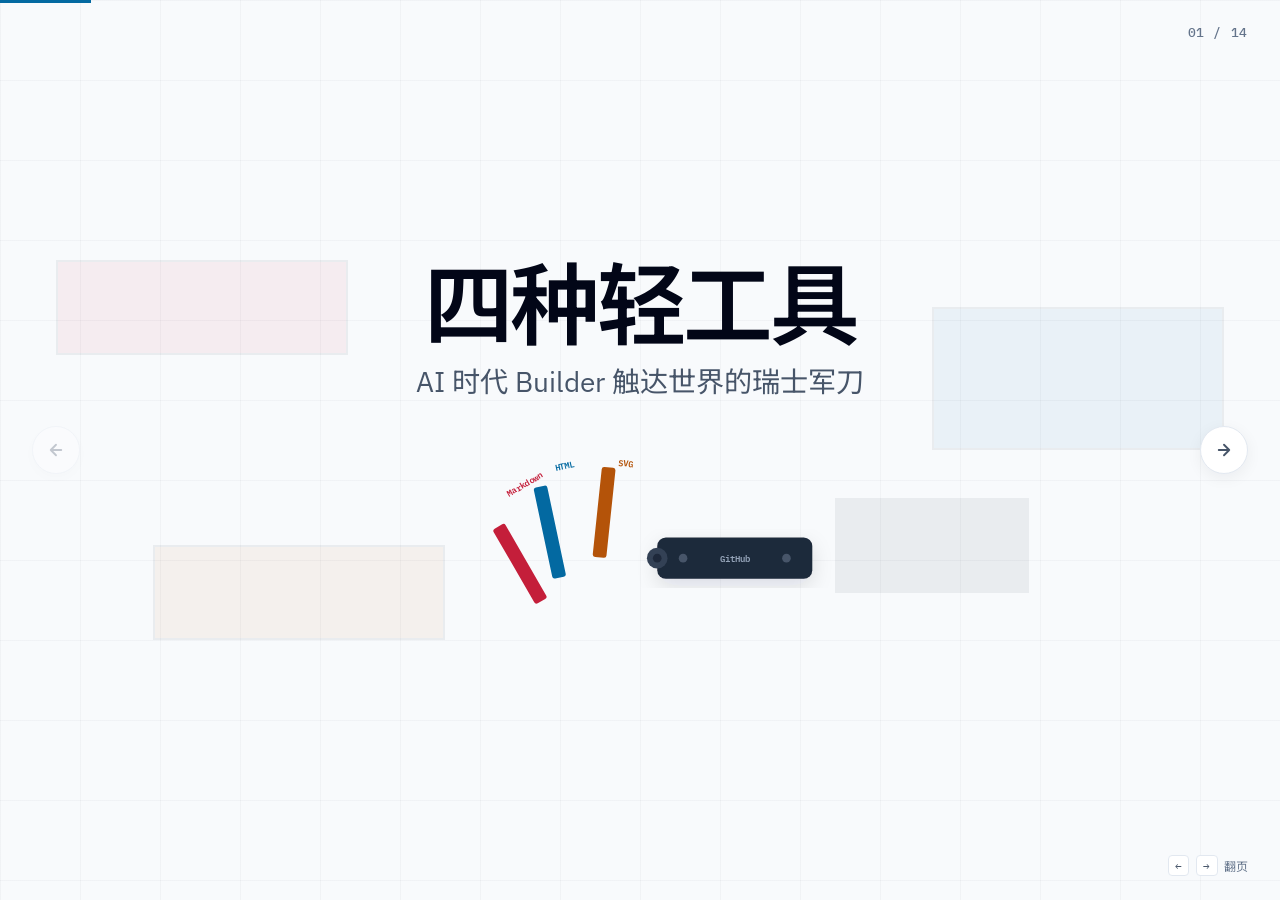
==== commit 1567f08d: "v9.1: 第12页workflow丰富化、第13页After加优势标签" ====
--- a/index.html
+++ b/index.html
@@ -622,47 +622,53 @@
     <section class="slide" data-index="11">
       <div class="slide-inner centered">
         <h2>想法→网址，四步搞定</h2>
-        <svg viewBox="0 0 900 240" xmlns="http://www.w3.org/2000/svg" style="width:100%;max-width:100%;margin-top:2rem;">
-          <defs>
-            <linearGradient id="wf-line" x1="0" y1="0" x2="1" y2="0">
-              <stop offset="0%" stop-color="#c41e3a"/>
-              <stop offset="33%" stop-color="#0369a1"/>
-              <stop offset="66%" stop-color="#b45309"/>
-              <stop offset="100%" stop-color="#0f172a"/>
-            </linearGradient>
-          </defs>
-          <!-- 连接线 -->
-          <line x1="165" y1="70" x2="735" y2="70" stroke="url(#wf-line)" stroke-width="3" stroke-linecap="round"/>
+        <div style="display:grid;grid-template-columns:repeat(4,1fr);gap:1.5rem;margin-top:2rem;width:100%;">
           <!-- Step 1 -->
-          <circle cx="165" cy="70" r="36" fill="#fff" stroke="#c41e3a" stroke-width="3"/>
-          <text x="165" y="64" text-anchor="middle" font-family="IBM Plex Mono, monospace" font-size="22" font-weight="700" fill="#c41e3a">M</text>
-          <text x="165" y="82" text-anchor="middle" font-size="8" fill="#64748b">Markdown</text>
-          <text x="165" y="125" text-anchor="middle" font-size="14" font-weight="600" fill="#0f172a">梳理结构</text>
-          <text x="165" y="145" text-anchor="middle" font-size="11" fill="#64748b">把想法写清楚</text>
+          <div style="border-radius:14px;border:2px solid #c41e3a;padding:1.5rem 1.2rem;text-align:center;background:linear-gradient(180deg,#fff5f5,#fff);">
+            <span style="display:inline-block;width:48px;height:48px;line-height:48px;border-radius:50%;background:#c41e3a;color:#fff;font-family:var(--mono);font-size:1.3rem;font-weight:700;">M</span>
+            <h3 style="font-size:1rem;margin:0.8rem 0 0.3rem;">梳理结构</h3>
+            <p style="font-size:0.8rem;color:#64748b;margin:0 0 0.8rem;">用 Markdown 把想法写成有层级的文档</p>
+            <div style="background:#f8fafc;border-radius:8px;padding:0.6rem;font-family:var(--mono);font-size:0.6rem;color:#334155;text-align:left;line-height:1.6;">
+              # 我的课程<br/> ## 学什么<br/> ## 谁适合<br/> ## 怎么报名
+            </div>
+          </div>
           <!-- Step 2 -->
-          <circle cx="355" cy="70" r="36" fill="#fff" stroke="#0369a1" stroke-width="3"/>
-          <text x="355" y="64" text-anchor="middle" font-family="IBM Plex Mono, monospace" font-size="22" font-weight="700" fill="#0369a1">H</text>
-          <text x="355" y="82" text-anchor="middle" font-size="8" fill="#64748b">HTML</text>
-          <text x="355" y="125" text-anchor="middle" font-size="14" font-weight="600" fill="#0f172a">生成页面</text>
-          <text x="355" y="145" text-anchor="middle" font-size="11" fill="#64748b">AI 帮你做网页</text>
+          <div style="border-radius:14px;border:2px solid #0369a1;padding:1.5rem 1.2rem;text-align:center;background:linear-gradient(180deg,#eff6ff,#fff);">
+            <span style="display:inline-block;width:48px;height:48px;line-height:48px;border-radius:50%;background:#0369a1;color:#fff;font-family:var(--mono);font-size:1.3rem;font-weight:700;">H</span>
+            <h3 style="font-size:1rem;margin:0.8rem 0 0.3rem;">生成页面</h3>
+            <p style="font-size:0.8rem;color:#64748b;margin:0 0 0.8rem;">AI 把 Markdown 变成带设计的 HTML 网页</p>
+            <div style="background:#f8fafc;border-radius:8px;padding:0.6rem;font-size:0.6rem;color:#334155;text-align:left;">
+              <div style="height:10px;width:100%;background:linear-gradient(90deg,#0369a1,#0ea5e9);border-radius:3px;margin-bottom:4px;"></div>
+              <div style="height:6px;width:70%;background:#e2e8f0;border-radius:2px;margin-bottom:3px;"></div>
+              <div style="height:6px;width:85%;background:#e2e8f0;border-radius:2px;margin-bottom:3px;"></div>
+              <div style="height:14px;width:50%;background:#c41e3a;border-radius:4px;margin-top:6px;"></div>
+            </div>
+          </div>
           <!-- Step 3 -->
-          <circle cx="545" cy="70" r="36" fill="#fff" stroke="#b45309" stroke-width="3"/>
-          <text x="545" y="64" text-anchor="middle" font-family="IBM Plex Mono, monospace" font-size="22" font-weight="700" fill="#b45309">S</text>
-          <text x="545" y="82" text-anchor="middle" font-size="8" fill="#64748b">SVG</text>
-          <text x="545" y="125" text-anchor="middle" font-size="14" font-weight="600" fill="#0f172a">补充图形</text>
-          <text x="545" y="145" text-anchor="middle" font-size="11" fill="#64748b">让页面更专业</text>
+          <div style="border-radius:14px;border:2px solid #b45309;padding:1.5rem 1.2rem;text-align:center;background:linear-gradient(180deg,#fffbeb,#fff);">
+            <span style="display:inline-block;width:48px;height:48px;line-height:48px;border-radius:50%;background:#b45309;color:#fff;font-family:var(--mono);font-size:1.3rem;font-weight:700;">S</span>
+            <h3 style="font-size:1rem;margin:0.8rem 0 0.3rem;">补充图形</h3>
+            <p style="font-size:0.8rem;color:#64748b;margin:0 0 0.8rem;">让 AI 画图表、Logo、图标，插入页面</p>
+            <div style="background:#f8fafc;border-radius:8px;padding:0.6rem;text-align:center;">
+              <svg viewBox="0 0 80 50" style="width:100%;max-width:80px;" xmlns="http://www.w3.org/2000/svg">
+                <rect x="5" y="5" width="70" height="40" rx="4" fill="none" stroke="#b45309" stroke-width="1.5"/>
+                <circle cx="25" cy="25" r="8" fill="#fde68a"/>
+                <polygon points="40,38 55,18 70,38" fill="#b45309" opacity="0.5"/>
+              </svg>
+            </div>
+          </div>
           <!-- Step 4 -->
-          <circle cx="735" cy="70" r="36" fill="#0f172a" stroke="#0f172a" stroke-width="3"/>
-          <text x="735" y="64" text-anchor="middle" font-family="IBM Plex Mono, monospace" font-size="22" font-weight="700" fill="#f1f5f9">G</text>
-          <text x="735" y="82" text-anchor="middle" font-size="8" fill="#94a3b8">GitHub</text>
-          <text x="735" y="125" text-anchor="middle" font-size="14" font-weight="600" fill="#0f172a">发布上线</text>
-          <text x="735" y="145" text-anchor="middle" font-size="11" fill="#64748b">30秒全球可访问</text>
-          <!-- 箭头 -->
-          <polygon points="210,64 220,70 210,76" fill="#c41e3a" opacity="0.6"/>
-          <polygon points="400,64 410,70 400,76" fill="#0369a1" opacity="0.6"/>
-          <polygon points="590,64 600,70 590,76" fill="#b45309" opacity="0.6"/>
-        </svg>
-        <p class="section-lead" style="text-align:center;margin-top:2.5rem;">发现问题？改一下，再发布——30秒更新，不用重新发给所有人</p>
+          <div style="border-radius:14px;border:2px solid #0f172a;padding:1.5rem 1.2rem;text-align:center;background:linear-gradient(180deg,#f1f5f9,#fff);">
+            <span style="display:inline-block;width:48px;height:48px;line-height:48px;border-radius:50%;background:#0f172a;color:#fff;font-family:var(--mono);font-size:1.3rem;font-weight:700;">G</span>
+            <h3 style="font-size:1rem;margin:0.8rem 0 0.3rem;">发布上线</h3>
+            <p style="font-size:0.8rem;color:#64748b;margin:0 0 0.8rem;">Push 到 GitHub，自动获得一个网址</p>
+            <div style="background:#f8fafc;border-radius:8px;padding:0.6rem;font-family:var(--mono);font-size:0.55rem;color:#16a34a;text-align:center;">
+              &#10003; 已发布<br/>
+              <span style="color:#64748b;">your-name.github.io</span>
+            </div>
+          </div>
+        </div>
+        <p class="section-lead" style="text-align:center;margin-top:2rem;">每次修改都自动更新，不用重新发文件给任何人</p>
       </div>
     </section>
 
@@ -714,6 +720,13 @@
               <span style="color:#334155;font-size:1.05rem;">7×24 在线，永不过期，替你打工</span>
             </div>
           </div>
+          <!-- 底部优势标签 -->
+          <div style="display:flex;gap:0.6rem;margin-top:2rem;flex-wrap:wrap;">
+            <span style="padding:0.3rem 0.8rem;background:#dcfce7;border-radius:20px;font-size:0.7rem;color:#166534;font-weight:500;">图文视频全支持</span>
+            <span style="padding:0.3rem 0.8rem;background:#dbeafe;border-radius:20px;font-size:0.7rem;color:#1e40af;font-weight:500;">任何设备通吃</span>
+            <span style="padding:0.3rem 0.8rem;background:#fef3c7;border-radius:20px;font-size:0.7rem;color:#92400e;font-weight:500;">可被搜索引擎收录</span>
+            <span style="padding:0.3rem 0.8rem;background:#f3e8ff;border-radius:20px;font-size:0.7rem;color:#6b21a8;font-weight:500;">持续沉淀作品集</span>
+          </div>
         </div>
       </div>
     </section>
